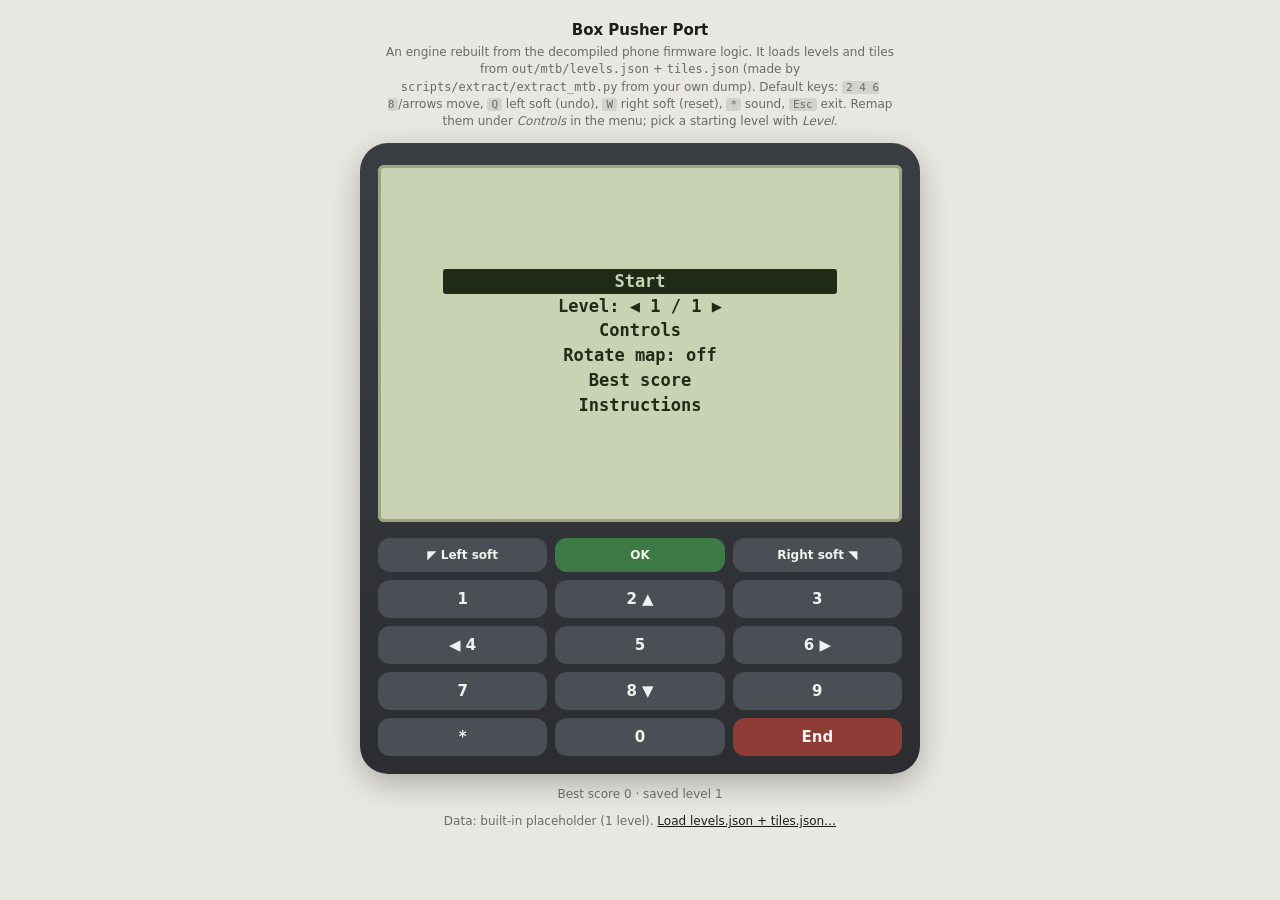
==== port/index.html @ c4f1aa4c "Port: add level selection and remappable controls" ====
<!doctype html>
<html lang="en">
<head>
<meta charset="utf-8">
<meta name="viewport" content="width=device-width, initial-scale=1">
<title>Box Pusher Port</title>
<style>
  :root {
    --bg: #e9e7e1; --ink: #1d1d1b; --muted: #6b6a66; --body: #2b2d31; --body-hi: #3a3d42;
    --lcd: #c9d3b4; --lcd-ink: #1f2a17; --key: #4a4e55; --key-ink: #f1f1ee; --accent: #7aa35c;
  }
  @media (prefers-color-scheme: dark) {
    :root:not([data-theme="light"]) { --bg: #17181a; --ink: #e8e6e1; --muted: #9a988f; --body: #2b2d31; --body-hi: #3a3d42; }
  }
  :root[data-theme="dark"] { --bg: #17181a; --ink: #e8e6e1; --muted: #9a988f; }
  * { box-sizing: border-box; }
  body { margin: 0; background: var(--bg); color: var(--ink); font: 14px/1.45 system-ui, sans-serif;
         display: flex; flex-direction: column; align-items: center; padding: 16px; }
  h1 { font-size: 15px; font-weight: 600; margin: 4px 0 2px; }
  .sub { color: var(--muted); font-size: 12px; margin: 0 0 12px; text-align: center; max-width: 520px; }
  .phone { background: linear-gradient(var(--body-hi), var(--body)); border-radius: 28px; padding: 22px 18px 18px;
           box-shadow: 0 10px 30px rgba(0,0,0,.25); width: min(100%, 560px); }
  .lcd { position: relative; background: var(--lcd); border-radius: 6px; padding: 10px; box-shadow: inset 0 0 0 3px #9aa684; }
  canvas { display: block; width: 100%; image-rendering: pixelated; image-rendering: crisp-edges; aspect-ratio: 101 / 64; }
  .overlay { position: absolute; inset: 10px; display: none; flex-direction: column; justify-content: safe center; overflow-y: auto;
             align-items: center; text-align: center; color: var(--lcd-ink); background: var(--lcd);
             font: 600 clamp(12px, 3.4vw, 17px)/1.35 ui-monospace, Consolas, monospace; white-space: pre-line; padding: 6px; }
  .overlay.on { display: flex; }
  .menu { list-style: none; padding: 0; margin: 0; width: 80%; }
  .menu li { padding: 1px 6px; border-radius: 3px; }
  .menu li.sel { background: var(--lcd-ink); color: var(--lcd); }
  .menu.small { width: 96%; font-size: clamp(9px, 2.5vw, 13px); line-height: 1.3; text-align: left; }
  .soft { display: flex; justify-content: space-between; color: var(--lcd-ink); font: 600 12px ui-monospace, monospace;
          padding: 4px 2px 0; }
  .keys { display: grid; grid-template-columns: repeat(3, 1fr); gap: 8px; margin-top: 16px; }
  .keys .row2 { grid-column: span 3; display: flex; justify-content: space-between; gap: 8px; }
  button { background: var(--key); color: var(--key-ink); border: 0; border-radius: 12px; padding: 10px 0; font: 600 15px system-ui;
           cursor: pointer; touch-action: manipulation; }
  button:active { filter: brightness(1.3); }
  button.softk { flex: 1; font-size: 12px; }
  button.red { background: #8f3b36; } button.green { background: #3d7a46; }
  .status { margin-top: 12px; font-size: 12px; color: var(--muted); text-align: center; }
  .data { margin-top: 10px; font-size: 12px; color: var(--muted); text-align: center; }
  .data label { color: var(--ink); text-decoration: underline; cursor: pointer; }
  kbd { font: 11px ui-monospace, monospace; background: rgba(127,127,127,.2); padding: 0 4px; border-radius: 3px; }
</style>
</head>
<body>
<h1>Box Pusher Port</h1>
<p class="sub">An engine rebuilt from the decompiled phone firmware logic. It loads levels and tiles from
<code>out/mtb/levels.json</code> + <code>tiles.json</code> (made by <code>scripts/extract/extract_mtb.py</code> from your own dump).
Default keys: <kbd>2 4 6 8</kbd>/arrows move, <kbd>Q</kbd> left soft (undo), <kbd>W</kbd> right soft (reset), <kbd>*</kbd> sound, <kbd>Esc</kbd> exit.
Remap them under <em>Controls</em> in the menu; pick a starting level with <em>Level</em>.</p>

<div class="phone">
  <div class="lcd">
    <canvas id="lcd" width="101" height="64" aria-label="game screen"></canvas>
    <div class="overlay" id="overlay"></div>
    <div class="soft"><span id="softL"></span><span id="softR"></span></div>
  </div>
  <div class="keys">
    <div class="row2">
      <button class="softk" data-k="LSK">◤ Left soft</button>
      <button class="softk green" data-k="OK">OK</button>
      <button class="softk" data-k="RSK">Right soft ◥</button>
    </div>
    <button data-k="1">1</button><button data-k="2">2 ▲</button><button data-k="3">3</button>
    <button data-k="4">◀ 4</button><button data-k="5">5</button><button data-k="6">6 ▶</button>
    <button data-k="7">7</button><button data-k="8">8 ▼</button><button data-k="9">9</button>
    <button data-k="*">*</button><button data-k="0">0</button><button class="red" data-k="RED">End</button>
  </div>
</div>
<div class="status" id="status"></div>
<div class="data" id="data"></div>

<script>
'use strict';
/* ---------------------------------------------------------------------------------------------
 * Tile codes and rules come from the decompiled firmware (see NOTES.md, "Game logic"):
 *  100 box, 101 goal, 102 floor, 103 wall, 104 box on goal,
 *  105 player (neutral / standing on a goal), 106 up, 107 down, 108 left, 109 right, 110 outside.
 *  Grid is 8x8; cell (0,0) holds the level index after loading (drawn as the level number).
 * ------------------------------------------------------------------------------------------- */
const BOX = 100, GOAL = 101, FLOOR = 102, WALL = 103, BOXG = 104, PL = 105, UP = 106, DN = 107, LF = 108, RT = 109, OUT = 110;
const TILE_PIC = {100: 2, 101: 4, 102: 5, 103: 1, 104: 3, 105: 6, 106: 7, 107: 8, 108: 9, 109: 10, 110: 0}; // FUN_cb28b4 table
const MAX_STEPS = 200;           // FUN_cb3210: lose at 200, score += 200 - steps
const ROTATE_EVERY = 50;         // "Rotate map" option: transpose every 50 steps

/* Placeholder data (my own, used only when no extracted data is available) */
const PLACEHOLDER = {
  levels: [{index: 1, flag: 0, boxes: 2, grid: [
    [110,103,103,103,103,103,103,110],
    [110,103,102,102,102,102,103,110],
    [110,103,102,100,101,102,103,110],
    [110,103,105,100,101,102,103,110],
    [110,103,102,102,102,102,103,110],
    [110,103,103,103,103,103,103,110],
    [110,110,110,110,110,110,110,110],
    [110,110,110,110,110,110,110,110]]}],
  tiles: null,
};
function placeholderTiles() {
  const pats = [
    ['..........','..........','..........','..........','..........','..........','..........','..........'], // blank
    ['##########','#........#','#.######.#','#.#....#.#','#.#....#.#','#.######.#','#........#','##########'], // wall
    ['..........','.########.','.#.####.#.','.##....##.','.##....##.','.#.####.#.','.########.','..........'], // box on goal
    ['..........','.########.','.#......#.','.#......#.','.#......#.','.#......#.','.########.','..........'], // box
    ['..........','..........','....##....','...#..#...','...#..#...','....##....','..........','..........'], // goal
    ['..........','..........','..........','..........','..........','..........','..........','..........'], // floor
  ];
  const person = ['....##....','....##....','..######..','....##....','....##....','...#..#...','..#....#..','..........'];
  const tiles = pats.map(p => ({w: 10, h: 8, bits: p.map(r => [...r].map(c => c === '#' ? 1 : 0))}));
  for (let i = 0; i < 5; i++) tiles.push({w: 10, h: 8, bits: person.map(r => [...r].map(c => c === '#' ? 1 : 0))});
  return tiles;
}

/* ---------------------------------------------------------------------------------------------
 * Persistent storage (the phone keeps level + highscore in EEPROM block "GamesData"; here we
 * use localStorage, guarded because it can be unavailable).
 * ------------------------------------------------------------------------------------------- */
const store = {
  get(k, d) { try { const v = localStorage.getItem('boxport.' + k); return v === null ? d : JSON.parse(v); } catch { return d; } },
  set(k, v) { try { localStorage.setItem('boxport.' + k, JSON.stringify(v)); } catch {} },
};

let DATA = null;          // {levels, tiles}
let TILES = null;         // tile index -> ImageData-like bitmaps
const G = {               // mirrors the firmware state struct at page 0x54
  grid: null, backup: null, onGoal: 0, backupOnGoal: 0,
  steps: 0, won: 0, active: 0, started: 0, undoOk: 0, nboxes: 0,
  level: 0, total: 0, high: 0, sound: true, rotate: false, screen: 'menu', menuSel: 0, result: null,
  menuLevel: 0,             // port addition: level picked in the menu
  ctrlSel: 0, capture: null // port addition: Controls screen (selected row, action awaiting a key)
};

/* ---- key bindings (port addition): action -> list of KeyboardEvent.code values ----------- */
const ACTIONS = [
  ['up', 'Up', '2'], ['down', 'Down', '8'], ['left', 'Left', '4'], ['right', 'Right', '6'],
  ['undo', 'Undo (left soft)', 'LSK'], ['reset', 'Reset (right soft)', 'RSK'],
  ['ok', 'OK / select', 'OK'], ['sound', 'Sound on/off', '*'], ['exit', 'Exit (red key)', 'RED'],
];
const DEFAULT_BINDINGS = {
  up: ['ArrowUp', 'Digit2', 'Numpad2'], down: ['ArrowDown', 'Digit8', 'Numpad8'],
  left: ['ArrowLeft', 'Digit4', 'Numpad4'], right: ['ArrowRight', 'Digit6', 'Numpad6'],
  undo: ['KeyQ', 'Backspace'], reset: ['KeyW'], ok: ['Enter', 'Digit5', 'Numpad5'],
  sound: ['NumpadMultiply'], exit: ['Escape'],
};
let BIND = loadBindings();
function loadBindings() {
  const saved = store.get('bindings', null), b = {};
  for (const [a] of ACTIONS) b[a] = Array.isArray(saved?.[a]) ? saved[a] : DEFAULT_BINDINGS[a].slice();
  return b;
}
function keyName(code) {
  const arrows = {ArrowUp: '↑', ArrowDown: '↓', ArrowLeft: '←', ArrowRight: '→'};
  if (arrows[code]) return arrows[code];
  if (/^Key[A-Z]$/.test(code)) return code.slice(3);
  if (/^Digit\d$/.test(code)) return code.slice(5);
  if (/^Numpad\d$/.test(code)) return 'Num' + code.slice(6);
  if (code === 'NumpadMultiply') return 'Num*';
  return code.replace(/^Numpad/, 'Num');
}
function bind(action, code) {
  for (const a in BIND) BIND[a] = BIND[a].filter(c => c !== code);   // a key drives one action only
  BIND[action] = [code];
  store.set('bindings', BIND);
}

const cv = document.getElementById('lcd'), cx = cv.getContext('2d');
const overlay = document.getElementById('overlay');

function lcdColors() {
  const s = getComputedStyle(document.documentElement);
  return {bg: s.getPropertyValue('--lcd').trim(), ink: s.getPropertyValue('--lcd-ink').trim()};
}

/* ---- level loading: FUN_cb1fae + FUN_cb265c ------------------------------------------------ */
function loadLevel(idx) {
  const L = DATA.levels[idx];
  G.grid = L.grid.map(r => r.slice());   // levels.json already has flag-1 levels transposed
  G.grid[0][0] = idx;                     // quirk: loader stores level index into cell (0,0)
  G.nboxes = L.boxes;
}
function transpose(g) { return g.map((row, r) => row.map((_, c) => g[c][r])); }
function findPlayer() {
  for (let r = 0; r < 8; r++) for (let c = 0; c < 8; c++) if (G.grid[r][c] >= PL && G.grid[r][c] <= RT) return [r, c];
  return null;
}

/* ---- new game: FUN_cb2b2a / FUN_cb2a78 ------------------------------------------------------ */
function newGame() {
  G.level = Math.min(store.get('level', 0), DATA.levels.length - 1);
  G.high = store.get('high', 0); if (G.high > 0xff0) G.high = 0;   // FUN_cb5074 sanity checks
  G.steps = 0; G.onGoal = 0; G.total = 0; G.won = 0; G.active = 1; G.started = 1; G.undoOk = 0;
  loadLevel(G.level);
  G.screen = 'game'; G.result = null;
  render();
}
/* ---- reset (right soft key, code 4): FUN_cb2c7c ------------------------------------------- */
function resetLevel() {
  if (!G.started) return;
  G.onGoal = 0; G.active = 1; loadLevel(G.level);
  G.steps = 0; G.won = 0; G.undoOk = 0; G.result = null;
  render();
}
/* ---- one-step undo (left soft key, code 1): FUN_cb3130 / FUN_cb3194 ------------------------ */
function saveUndo() { G.backup = G.grid.map(r => r.slice()); G.backupOnGoal = G.onGoal; G.undoOk = 1; }
function undo() {
  if (!G.active || !G.started || !G.undoOk) return;
  G.grid = G.backup.map(r => r.slice()); G.steps -= 1; G.onGoal = G.backupOnGoal; G.undoOk = 0;
  render();
}

/* ---- movement: FUN_cb3262 cases 0x32/0x34/0x36/0x38 ---------------------------------------- */
const DIRS = {'2': [-1, 0, UP], '8': [1, 0, DN], '4': [0, -1, LF], '6': [0, 1, RT]};
function move(key) {
  if (!G.active) return;
  const p = findPlayer(); if (!p) return;
  const [dr, dc, face] = DIRS[key];
  const [r, c] = p, r1 = r + dr, c1 = c + dc, r2 = r + 2 * dr, c2 = c + 2 * dc;
  const t1 = G.grid[r1]?.[c1], t2 = G.grid[r2]?.[c2];
  let newPlayer, newBeyond = null, nowOnGoal, boxOntoGoal = false;
  if (t1 === BOX || t1 === BOXG) {
    if (t2 !== FLOOR && t2 !== GOAL) return;            // blocked: wall, box, outside
    newBeyond = t2 === GOAL ? BOXG : BOX; boxOntoGoal = t2 === GOAL;
    newPlayer = t1 === BOXG ? PL : face; nowOnGoal = t1 === BOXG ? 1 : 0;
  } else if (t1 === FLOOR) { newPlayer = face; nowOnGoal = 0; }
  else if (t1 === GOAL) { newPlayer = PL; nowOnGoal = 1; }
  else return;
  saveUndo();
  G.grid[r1][c1] = newPlayer;
  if (newBeyond !== null) G.grid[r2][c2] = newBeyond;
  G.grid[r][c] = G.onGoal ? GOAL : FLOOR;                 // restore what the player stood on
  G.onGoal = nowOnGoal;
  afterMove(boxOntoGoal);
}

/* ---- after each move: FUN_cb3210 ---------------------------------------------------------- */
function afterMove(boxOntoGoal) {
  G.steps += 1;
  if (G.rotate && G.steps % ROTATE_EVERY === 0) G.grid = transpose(G.grid);
  let onGoals = 0;
  for (const row of G.grid) for (const t of row) if (t === BOXG) onGoals++;
  if (onGoals === G.nboxes) G.won = 1;
  if (boxOntoGoal && G.sound) beep();                    // FUN_a82494(0x25) when a box lands on a goal
  if (G.won || G.steps === MAX_STEPS) {
    G.total += MAX_STEPS - G.steps;
    if (G.total > G.high) { G.high = G.total; store.set('high', G.high); }
    if (G.won) { G.level = G.level < DATA.levels.length - 1 ? G.level + 1 : 0; store.set('level', G.level); }
    G.active = 0;                                          // FUN_cb2e18 clears the "active" flag
    G.result = (G.won ? 'You have won!' : 'You have lost!') + '\nYour score: ' + G.total;
  }
  render();
}

let actx = null;
function beep() {
  try {
    actx = actx || new (window.AudioContext || window.webkitAudioContext)();
    const o = actx.createOscillator(), g = actx.createGain();
    o.type = 'square'; o.frequency.value = 1320; g.gain.value = 0.05;
    o.connect(g).connect(actx.destination); o.start(); o.stop(actx.currentTime + 0.08);
  } catch {}
}

/* ---- rendering ---------------------------------------------------------------------------- */
const DIGITS = {0:'111101101101111',1:'010110010010111',2:'111001111100111',3:'111001111001111',4:'101101111001001',
  5:'111100111001111',6:'111100111101111',7:'111001010010010',8:'111101111101111',9:'111101111001111'};
function render() {
  const {bg, ink} = lcdColors();
  cx.fillStyle = bg; cx.fillRect(0, 0, 101, 64); cx.fillStyle = ink;
  overlay.classList.remove('on');
  if (G.screen === 'game' && G.grid) {
    for (let r = 0; r < 8; r++) for (let c = 0; c < 8; c++) {
      if (r === 0 && c === 0) continue;
      const t = TILES[TILE_PIC[G.grid[r][c]] ?? 0];
      for (let y = 0; y < 8; y++) for (let x = 0; x < 10; x++) if (t.bits[y][x]) cx.fillRect(c * 10 + x, r * 8 + y, 1, 1);
    }
    String(G.grid[0][0] + 1).split('').forEach((d, i) => {
      [...DIGITS[d]].forEach((b, k) => { if (b === '1') cx.fillRect(1 + i * 4 + k % 3, 1 + Math.floor(k / 3), 1, 1); });
    });
    if (G.result) { overlay.textContent = G.result; overlay.classList.add('on'); }
    setSoft(G.active && G.undoOk ? 'Undo' : '', G.active ? 'Reset' : 'Next');
  } else if (G.screen === 'menu') {
    const items = menuItems();
    overlay.innerHTML = '<ul class="menu">' + items.map((it, i) => `<li class="${i === G.menuSel ? 'sel' : ''}">${it.label}</li>`).join('') + '</ul>';
    overlay.classList.add('on'); setSoft('', 'Select');
  } else if (G.screen === 'text') {
    overlay.textContent = G.text; overlay.classList.add('on'); setSoft('', 'Back');
  } else if (G.screen === 'controls') {
    const rows = ACTIONS.map(([a, label]) => `${label}: ${G.capture === a ? 'press a key…' : (BIND[a].map(keyName).join(' ') || '—')}`)
      .concat(['Restore defaults', 'Back']);
    overlay.innerHTML = '<ul class="menu small">' + rows.map((t, i) => `<li class="${i === G.ctrlSel ? 'sel' : ''}">${t}</li>`).join('') + '</ul>';
    overlay.classList.add('on'); setSoft('Back', G.capture ? 'Cancel' : 'Change');
  }
  document.getElementById('status').textContent = G.screen === 'game'
    ? `Level ${G.level + 1}/${DATA.levels.length} · steps ${G.steps}/${MAX_STEPS} · score ${G.total} · best ${G.high} · sound ${G.sound ? 'on' : 'off'}${G.rotate ? ' · rotate map' : ''}`
    : `Best score ${store.get('high', 0)} · saved level ${store.get('level', 0) + 1}`;
}
function keepSelectionVisible() { overlay.querySelector('li.sel')?.scrollIntoView({block: 'nearest'}); }
function setSoft(l, r) {
  queueMicrotask(keepSelectionVisible); document.getElementById('softL').textContent = l; document.getElementById('softR').textContent = r; }

function menuItems() {
  return [
    {label: 'Start', act: newGame},
    {label: `Level: ◀ ${G.menuLevel + 1} / ${DATA.levels.length} ▶`, level: true,
     act: () => { store.set('level', G.menuLevel); newGame(); }},
    {label: 'Controls', act: () => { G.screen = 'controls'; G.ctrlSel = 0; G.capture = null; render(); }},
    {label: 'Rotate map: ' + (G.rotate ? 'on' : 'off'), act: () => { G.rotate = !G.rotate; store.set('rotate', G.rotate); render(); }},
    {label: 'Best score', act: () => showText('Best score: ' + store.get('high', 0))},
    {label: 'Instructions', act: () => showText('Push all boxes onto\nthe targets in as\nfew steps as possible.\n200 steps max per level.\nLeft soft: undo 1 step.\nRight soft: reset.')},
  ];
}
function showText(t) { G.screen = 'text'; G.text = t; render(); }

/* ---- input (phone key codes: soft-left 1, soft-right 4, red 0x0C, '*' 0x2A, digits ASCII) -- */
function press(k) {
  if (G.screen === 'menu') {
    const items = menuItems(), n = DATA.levels.length;
    if (k === '2') G.menuSel = (G.menuSel + items.length - 1) % items.length;
    else if (k === '8') G.menuSel = (G.menuSel + 1) % items.length;
    else if ((k === '4' || k === '6') && items[G.menuSel].level) G.menuLevel = (G.menuLevel + (k === '6' ? 1 : n - 1)) % n;
    else if (k === 'OK' || k === 'RSK' || k === '5') { items[G.menuSel].act(); return; }
    render(); return;
  }
  if (G.screen === 'controls') {
    const nrows = ACTIONS.length + 2;
    if (k === '2') G.ctrlSel = (G.ctrlSel + nrows - 1) % nrows;
    else if (k === '8') G.ctrlSel = (G.ctrlSel + 1) % nrows;
    else if (k === 'LSK' || k === 'RED') { G.screen = 'menu'; }
    else if (k === 'OK' || k === 'RSK' || k === '5') {
      if (G.ctrlSel < ACTIONS.length) G.capture = ACTIONS[G.ctrlSel][0];
      else if (G.ctrlSel === ACTIONS.length) { BIND = loadBindingsDefaults(); store.set('bindings', BIND); }
      else G.screen = 'menu';
    }
    render(); return;
  }
  if (G.screen === 'text') { if (k === 'RSK' || k === 'OK' || k === 'RED' || k === 'LSK') { G.screen = 'menu'; render(); } return; }
  if (k === 'RED') { G.screen = 'menu'; G.onGoal = 0; G.active = 0; G.menuLevel = store.get('level', G.level); render(); return; }  // 0x0C: exit
  if (k === 'RSK') { resetLevel(); return; }
  if (!G.active) return;                                  // inactive: only red / right soft accepted
  if (k === '*') { G.sound = !G.sound; store.set('sound', G.sound); render(); return; }   // 0x2A: sound toggle
  if (k === 'LSK') undo();
  else if (DIRS[k]) move(k);
}
document.querySelectorAll('[data-k]').forEach(b => b.addEventListener('click', () => press(b.dataset.k)));
function loadBindingsDefaults() { const b = {}; for (const [a] of ACTIONS) b[a] = DEFAULT_BINDINGS[a].slice(); return b; }
addEventListener('keydown', e => {
  if (G.capture) {                                        // Controls screen waiting for a key
    e.preventDefault();
    if (e.code !== 'Escape' || G.capture === 'exit') bind(G.capture, e.code);   // Esc cancels (unless binding Exit)
    G.capture = null; render(); return;
  }
  let k = null;
  for (const [a, , phoneKey] of ACTIONS) if (BIND[a].includes(e.code)) { k = phoneKey; break; }
  if (!k && e.key === '*' && !Object.values(BIND).some(l => l.includes(e.code))) k = '*';   // typed '*' on any layout
  if (k) { e.preventDefault(); press(k); }
});

/* ---- data loading -------------------------------------------------------------------------- */
function useData(levels, tiles, source) {
  DATA = {levels, tiles}; TILES = tiles;
  document.getElementById('data').innerHTML = `Data: ${source} (${levels.length} level${levels.length > 1 ? 's' : ''}). ` +
    `<label for="pick">Load levels.json + tiles.json…</label><input id="pick" type="file" multiple accept=".json" hidden>`;
  document.getElementById('pick').addEventListener('change', async e => {
    const files = [...e.target.files]; let lv = null, tl = null;
    for (const f of files) { const j = JSON.parse(await f.text()); if (Array.isArray(j) && j[0]?.grid) lv = j; else if (Array.isArray(j) && j[0]?.bits) tl = j; }
    if (lv && tl) { useData(lv, tl, files.map(f => f.name).join(' + ')); G.screen = 'menu'; render(); }
  });
  render();
}
(async () => {
  G.sound = store.get('sound', true); G.rotate = store.get('rotate', false); G.menuLevel = store.get('level', 0);
  try {
    const base = new URL('../out/mtb/', location.href);
    const [lv, tl] = await Promise.all([fetch(new URL('levels.json', base)).then(r => r.json()), fetch(new URL('tiles.json', base)).then(r => r.json())]);
    useData(lv, tl, 'out/mtb (extracted)');
  } catch {
    useData(PLACEHOLDER.levels, placeholderTiles(), 'built-in placeholder');
  }
})();
</script>
</body>
</html>
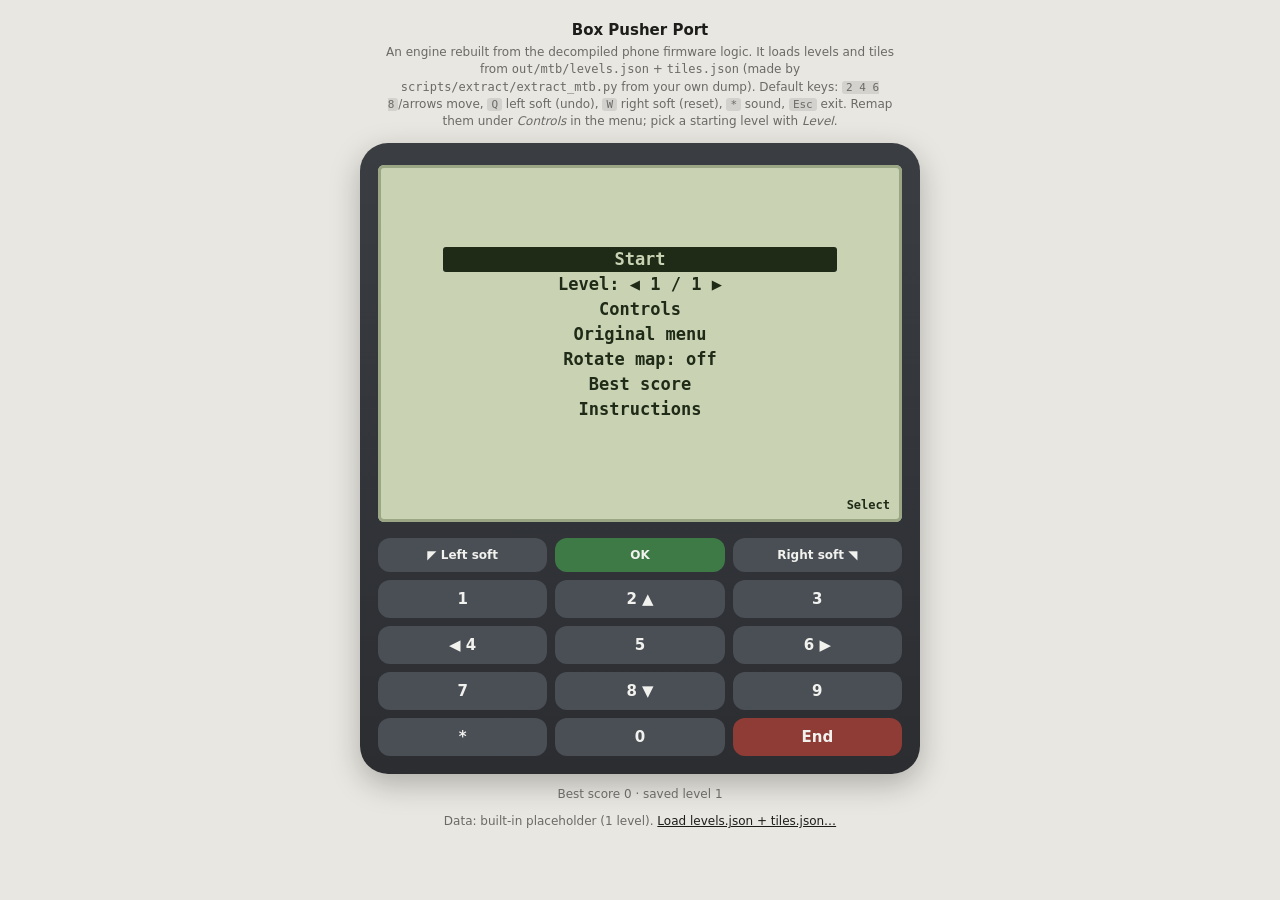
==== commit 77ed6dba: "Rebuild the game's original start menu as an extra screen - Decode start screen soft keys and Option" ====
--- a/port/index.html
+++ b/port/index.html
@@ -22,13 +22,18 @@
            box-shadow: 0 10px 30px rgba(0,0,0,.25); width: min(100%, 560px); }
   .lcd { position: relative; background: var(--lcd); border-radius: 6px; padding: 10px; box-shadow: inset 0 0 0 3px #9aa684; }
   canvas { display: block; width: 100%; image-rendering: pixelated; image-rendering: crisp-edges; aspect-ratio: 101 / 64; }
-  .overlay { position: absolute; inset: 10px; display: none; flex-direction: column; justify-content: safe center; overflow-y: auto;
+  .screen { position: relative; }
+  .overlay { position: absolute; inset: 0; display: none; flex-direction: column; justify-content: safe center; overflow-y: auto;
              align-items: center; text-align: center; color: var(--lcd-ink); background: var(--lcd);
              font: 600 clamp(12px, 3.4vw, 17px)/1.35 ui-monospace, Consolas, monospace; white-space: pre-line; padding: 6px; }
   .overlay.on { display: flex; }
   .menu { list-style: none; padding: 0; margin: 0; width: 80%; }
   .menu li { padding: 1px 6px; border-radius: 3px; }
   .menu li.sel { background: var(--lcd-ink); color: var(--lcd); }
+  .hdr { position: sticky; top: 0; align-self: stretch; margin-bottom: auto; background: var(--lcd-ink); color: var(--lcd);
+         font-size: clamp(10px, 2.8vw, 14px); padding: 1px 6px; text-align: center; z-index: 1; }
+  .body { width: 100%; margin-bottom: auto; padding: 4px 0; }
+  .field { display: inline-block; min-width: 3ch; border-bottom: 2px solid var(--lcd-ink); margin-top: 6px; }
   .menu.small { width: 96%; font-size: clamp(9px, 2.5vw, 13px); line-height: 1.3; text-align: left; }
   .soft { display: flex; justify-content: space-between; color: var(--lcd-ink); font: 600 12px ui-monospace, monospace;
           padding: 4px 2px 0; }
@@ -54,8 +59,10 @@
 
 <div class="phone">
   <div class="lcd">
-    <canvas id="lcd" width="101" height="64" aria-label="game screen"></canvas>
-    <div class="overlay" id="overlay"></div>
+    <div class="screen">
+      <canvas id="lcd" width="101" height="64" aria-label="game screen"></canvas>
+      <div class="overlay" id="overlay"></div>
+    </div>
     <div class="soft"><span id="softL"></span><span id="softR"></span></div>
   </div>
   <div class="keys">
@@ -123,6 +130,14 @@
   set(k, v) { try { localStorage.setItem('boxport.' + k, JSON.stringify(v)); } catch {} },
 };
 
+/* UI text: replaced by out/mtb/texts.json (decoded from the firmware text pack) when available */
+let TXT = {
+  title: 'Box Pusher', start: 'Start', options: 'Options',
+  menu: ['Start', 'Level', 'Highscore', 'Instructions', 'Rotate map'],
+  instructions: ['Push every box onto\na target in as few\nsteps as you can.', 'Each level allows\n200 steps; every\nstep costs a point.',
+                 'Right soft key\nresets the level,\nleft soft key undoes\none step.', '"Rotate map" flips\nthe board diagonally\nevery 50 steps.'],
+  best_score: 'Best score: %d', won: 'You have won!\nYour score: %d', lost: 'You have lost!\nYour score: %d', ok: 'OK', back: 'Back',
+};
 let DATA = null;          // {levels, tiles}
 let TILES = null;         // tile index -> ImageData-like bitmaps
 const G = {               // mirrors the firmware state struct at page 0x54
@@ -248,7 +263,7 @@
     if (G.total > G.high) { G.high = G.total; store.set('high', G.high); }
     if (G.won) { G.level = G.level < DATA.levels.length - 1 ? G.level + 1 : 0; store.set('level', G.level); }
     G.active = 0;                                          // FUN_cb2e18 clears the "active" flag
-    G.result = (G.won ? 'You have won!' : 'You have lost!') + '\nYour score: ' + G.total;
+    G.result = (G.won ? TXT.won : TXT.lost).replace('%d', G.total);
   }
   render();
 }
@@ -287,6 +302,21 @@
     overlay.classList.add('on'); setSoft('', 'Select');
   } else if (G.screen === 'text') {
     overlay.textContent = G.text; overlay.classList.add('on'); setSoft('', 'Back');
+  } else if (G.screen === 'orig') {                       // the game's own start screen (FUN_cb503a)
+    overlay.innerHTML = `<div class="hdr">${esc(TXT.title)}</div><div class="body">${esc(TXT.title)}</div>`;
+    overlay.classList.add('on'); setSoft(TXT.start, TXT.options);
+  } else if (G.screen === 'origOpts') {                   // Options list (descriptor 0xCB1E7E..)
+    const rows = TXT.menu.map((t, i) => esc(t) + (i === 4 ? (G.rotate ? ' [x]' : ' [ ]') : ''));
+    overlay.innerHTML = `<div class="hdr">${esc(TXT.options)}</div><ul class="menu body">` +
+      rows.map((t, i) => `<li class="${i === G.origSel ? 'sel' : ''}">${t}</li>`).join('') + '</ul>';
+    overlay.classList.add('on'); setSoft(TXT.ok, TXT.back);
+  } else if (G.screen === 'origLevel') {                  // numeric level entry (FUN_cb19e8 / FUN_cb18c8)
+    overlay.innerHTML = `<div class="hdr">${esc(TXT.menu[1])}</div><div class="body">1 – ${DATA.levels.length}<br>` +
+      `<span class="field">${G.levelEntry || '&nbsp;'}</span></div>`;
+    overlay.classList.add('on'); setSoft(TXT.ok, G.levelEntry ? 'Clear' : TXT.back);
+  } else if (G.screen === 'origText') {
+    overlay.innerHTML = `<div class="hdr">${esc(G.textTitle)}</div><div class="body">${esc(G.text)}</div>`;
+    overlay.classList.add('on'); setSoft('', TXT.back);
   } else if (G.screen === 'controls') {
     const rows = ACTIONS.map(([a, label]) => `${label}: ${G.capture === a ? 'press a key…' : (BIND[a].map(keyName).join(' ') || '—')}`)
       .concat(['Restore defaults', 'Back']);
@@ -297,22 +327,25 @@
     ? `Level ${G.level + 1}/${DATA.levels.length} · steps ${G.steps}/${MAX_STEPS} · score ${G.total} · best ${G.high} · sound ${G.sound ? 'on' : 'off'}${G.rotate ? ' · rotate map' : ''}`
     : `Best score ${store.get('high', 0)} · saved level ${store.get('level', 0) + 1}`;
 }
+function esc(s) { return String(s).replace(/[&<>"]/g, c => ({'&': '&amp;', '<': '&lt;', '>': '&gt;', '"': '&quot;'}[c])); }
 function keepSelectionVisible() { overlay.querySelector('li.sel')?.scrollIntoView({block: 'nearest'}); }
 function setSoft(l, r) {
   queueMicrotask(keepSelectionVisible); document.getElementById('softL').textContent = l; document.getElementById('softR').textContent = r; }
 
 function menuItems() {
   return [
-    {label: 'Start', act: newGame},
+    {label: 'Start', act: () => { G.origin = 'menu'; newGame(); }},
     {label: `Level: ◀ ${G.menuLevel + 1} / ${DATA.levels.length} ▶`, level: true,
-     act: () => { store.set('level', G.menuLevel); newGame(); }},
+     act: () => { G.origin = 'menu'; store.set('level', G.menuLevel); newGame(); }},
     {label: 'Controls', act: () => { G.screen = 'controls'; G.ctrlSel = 0; G.capture = null; render(); }},
+    {label: 'Original menu', act: () => { G.screen = 'orig'; render(); }},
     {label: 'Rotate map: ' + (G.rotate ? 'on' : 'off'), act: () => { G.rotate = !G.rotate; store.set('rotate', G.rotate); render(); }},
     {label: 'Best score', act: () => showText('Best score: ' + store.get('high', 0))},
-    {label: 'Instructions', act: () => showText('Push all boxes onto\nthe targets in as\nfew steps as possible.\n200 steps max per level.\nLeft soft: undo 1 step.\nRight soft: reset.')},
+    {label: 'Instructions', act: () => showText(TXT.instructions.join('\n\n'))},
   ];
 }
-function showText(t) { G.screen = 'text'; G.text = t; render(); }
+function showText(t) { G.screen = 'text'; G.text = t; render(); overlay.scrollTop = 0; }
+function origText(title, t) { G.screen = 'origText'; G.textTitle = title; G.text = t; queueMicrotask(() => { overlay.scrollTop = 0; }); }
 
 /* ---- input (phone key codes: soft-left 1, soft-right 4, red 0x0C, '*' 0x2A, digits ASCII) -- */
 function press(k) {
@@ -323,6 +356,45 @@
     else if ((k === '4' || k === '6') && items[G.menuSel].level) G.menuLevel = (G.menuLevel + (k === '6' ? 1 : n - 1)) % n;
     else if (k === 'OK' || k === 'RSK' || k === '5') { items[G.menuSel].act(); return; }
     render(); return;
+  }
+  if (G.screen === 'orig') {                              // soft keys: {5,"Start"} {0x2D,"Options"}
+    if (k === 'LSK' || k === 'OK' || k === '5') { G.origin = 'orig'; newGame(); }
+    else if (k === 'RSK') { G.screen = 'origOpts'; G.origSel = 0; render(); }
+    else if (k === 'RED') { G.screen = 'menu'; render(); }
+    return;
+  }
+  if (G.screen === 'origOpts') {
+    if (k === '2') G.origSel = (G.origSel + 4) % 5;
+    else if (k === '8') G.origSel = (G.origSel + 1) % 5;
+    else if (k === 'RSK' || k === 'RED') G.screen = 'orig';
+    else if (k === 'LSK' || k === 'OK' || k === '5') {
+      if (G.origSel === 0) { G.origin = 'orig'; newGame(); return; }
+      if (G.origSel === 1) { G.screen = 'origLevel'; G.levelEntry = ''; }
+      if (G.origSel === 2) origText(TXT.menu[2], TXT.best_score.replace('%d', store.get('high', 0)));
+      if (G.origSel === 3) origText(TXT.menu[3], TXT.instructions.join('\n\n'));
+      if (G.origSel === 4) { G.rotate = !G.rotate; store.set('rotate', G.rotate); }   // FUN_cb1808 toggles the setting
+    }
+    render(); return;
+  }
+  if (G.screen === 'origLevel') {
+    const max = DATA.levels.length;
+    if (/^\d$/.test(k)) {                                   // FUN_cb19e8 input rules
+      let s = G.levelEntry + k;
+      if (s === '0') s = '';                                // a leading 0 is rejected
+      if (s.length > String(max).length) s = G.levelEntry;
+      if (Number(s) > max) s = String(max);                 // too large: clamped to the last level
+      G.levelEntry = s;
+    } else if (k === 'LSK' || k === 'OK') {                 // FUN_cb18c8: save level, close
+      if (G.levelEntry) { store.set('level', Math.min(Number(G.levelEntry), max) - 1); G.menuLevel = store.get('level', 0); }
+      G.screen = 'origOpts';
+    } else if (k === 'RSK') { if (G.levelEntry) G.levelEntry = G.levelEntry.slice(0, -1); else G.screen = 'origOpts'; }
+    else if (k === 'RED') G.screen = 'origOpts';
+    render(); return;
+  }
+  if (G.screen === 'origText') {
+    if (k === '2' || k === '8') overlay.scrollBy(0, (k === '8' ? 1 : -1) * overlay.clientHeight / 3);
+    else if (['RSK', 'RED', 'LSK', 'OK'].includes(k)) { G.screen = 'origOpts'; render(); }
+    return;
   }
   if (G.screen === 'controls') {
     const nrows = ACTIONS.length + 2;
@@ -336,8 +408,12 @@
     }
     render(); return;
   }
-  if (G.screen === 'text') { if (k === 'RSK' || k === 'OK' || k === 'RED' || k === 'LSK') { G.screen = 'menu'; render(); } return; }
-  if (k === 'RED') { G.screen = 'menu'; G.onGoal = 0; G.active = 0; G.menuLevel = store.get('level', G.level); render(); return; }  // 0x0C: exit
+  if (G.screen === 'text') {
+    if (k === '2' || k === '8') overlay.scrollBy(0, (k === '8' ? 1 : -1) * overlay.clientHeight / 3);
+    else if (k === 'RSK' || k === 'OK' || k === 'RED' || k === 'LSK') { G.screen = 'menu'; render(); }
+    return;
+  }
+  if (k === 'RED') { G.screen = G.origin || 'menu'; G.onGoal = 0; G.active = 0; G.menuLevel = store.get('level', G.level); render(); return; }  // 0x0C: exit
   if (k === 'RSK') { resetLevel(); return; }
   if (!G.active) return;                                  // inactive: only red / right soft accepted
   if (k === '*') { G.sound = !G.sound; store.set('sound', G.sound); render(); return; }   // 0x2A: sound toggle
@@ -347,6 +423,7 @@
 document.querySelectorAll('[data-k]').forEach(b => b.addEventListener('click', () => press(b.dataset.k)));
 function loadBindingsDefaults() { const b = {}; for (const [a] of ACTIONS) b[a] = DEFAULT_BINDINGS[a].slice(); return b; }
 addEventListener('keydown', e => {
+  if (G.screen === 'origLevel' && /^\d$/.test(e.key)) { e.preventDefault(); press(e.key); return; }   // typed digits
   if (G.capture) {                                        // Controls screen waiting for a key
     e.preventDefault();
     if (e.code !== 'Escape' || G.capture === 'exit') bind(G.capture, e.code);   // Esc cancels (unless binding Exit)
@@ -375,6 +452,7 @@
   try {
     const base = new URL('../out/mtb/', location.href);
     const [lv, tl] = await Promise.all([fetch(new URL('levels.json', base)).then(r => r.json()), fetch(new URL('tiles.json', base)).then(r => r.json())]);
+    try { TXT = Object.assign({}, TXT, await fetch(new URL('texts.json', base)).then(r => r.json())); } catch {}
     useData(lv, tl, 'out/mtb (extracted)');
   } catch {
     useData(PLACEHOLDER.levels, placeholderTiles(), 'built-in placeholder');
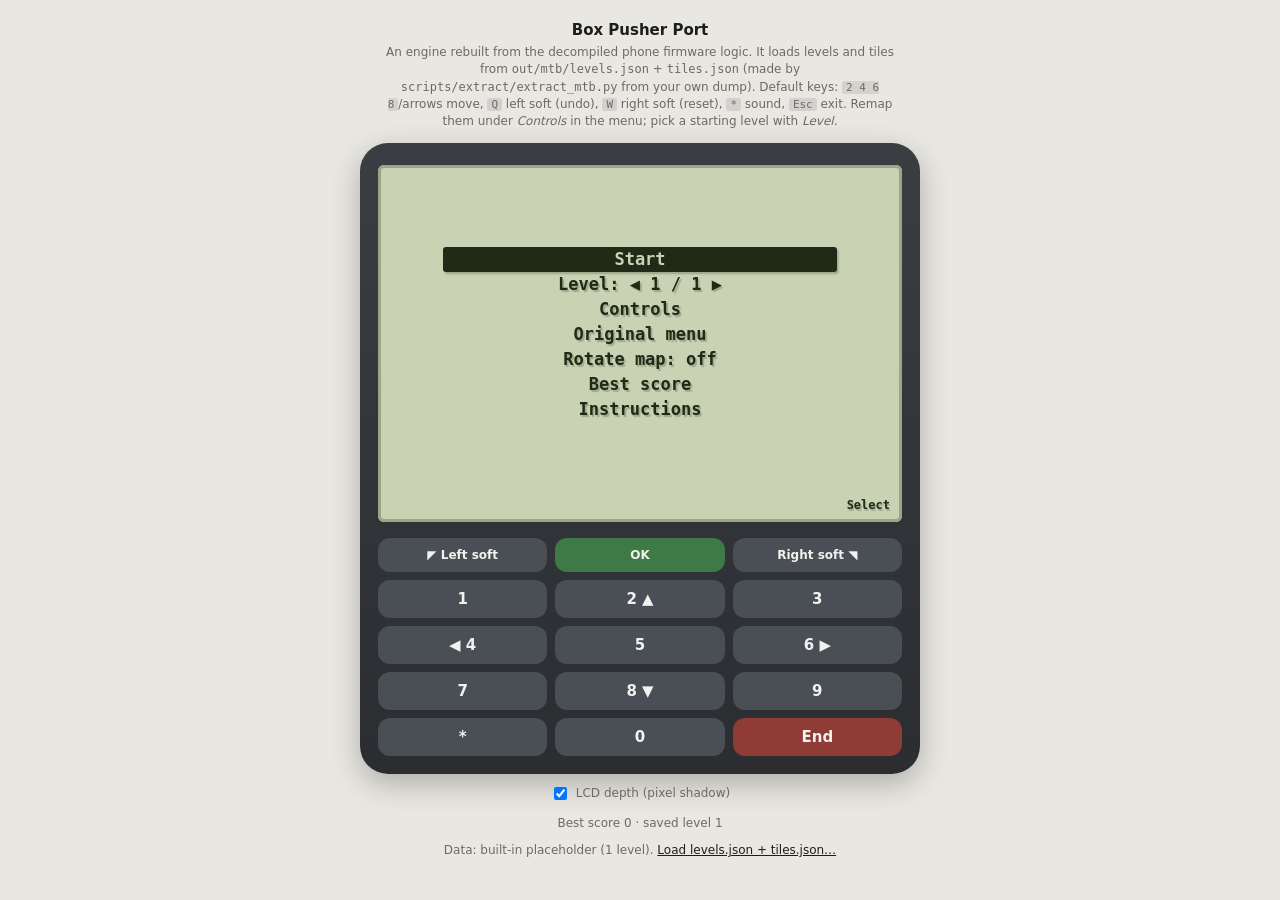
==== commit ad353b98: "Ports: optional LCD depth (pixel shadow) effect, toggle in every page and in Games Setup" ====
--- a/port/index.html
+++ b/port/index.html
@@ -125,6 +125,7 @@
  * Persistent storage (the phone keeps level + highscore in EEPROM block "GamesData"; here we
  * use localStorage, guarded because it can be unavailable).
  * ------------------------------------------------------------------------------------------- */
+const FROM_GAMES = new URLSearchParams(location.search).get('from') === 'games';
 const store = {
   get(k, d) { try { const v = localStorage.getItem('boxport.' + k); return v === null ? d : JSON.parse(v); } catch { return d; } },
   set(k, v) { try { localStorage.setItem('boxport.' + k, JSON.stringify(v)); } catch {} },
@@ -138,12 +139,13 @@
                  'Right soft key\nresets the level,\nleft soft key undoes\none step.', '"Rotate map" flips\nthe board diagonally\nevery 50 steps.'],
   best_score: 'Best score: %d', won: 'You have won!\nYour score: %d', lost: 'You have lost!\nYour score: %d', ok: 'OK', back: 'Back',
 };
+let SPLASH = null;        // start-screen picture from out/mtb/splash.json (optional)
 let DATA = null;          // {levels, tiles}
 let TILES = null;         // tile index -> ImageData-like bitmaps
 const G = {               // mirrors the firmware state struct at page 0x54
   grid: null, backup: null, onGoal: 0, backupOnGoal: 0,
   steps: 0, won: 0, active: 0, started: 0, undoOk: 0, nboxes: 0,
-  level: 0, total: 0, high: 0, sound: true, rotate: false, screen: 'menu', menuSel: 0, result: null,
+  level: 0, total: 0, high: 0, sound: true, rotate: false, screen: FROM_GAMES ? 'orig' : 'menu', menuSel: 0, result: null,
   menuLevel: 0,             // port addition: level picked in the menu
   ctrlSel: 0, capture: null // port addition: Controls screen (selected row, action awaiting a key)
 };
@@ -303,8 +305,13 @@
   } else if (G.screen === 'text') {
     overlay.textContent = G.text; overlay.classList.add('on'); setSoft('', 'Back');
   } else if (G.screen === 'orig') {                       // the game's own start screen (FUN_cb503a)
-    overlay.innerHTML = `<div class="hdr">${esc(TXT.title)}</div><div class="body">${esc(TXT.title)}</div>`;
-    overlay.classList.add('on'); setSoft(TXT.start, TXT.options);
+    if (SPLASH) {                                         // picture 0xCB, drawn at the top of the 101x50 area
+      SPLASH.bits.forEach((row, y) => row.forEach((v, x) => { if (v) cx.fillRect(x, y, 1, 1); }));
+    } else {
+      overlay.innerHTML = `<div class="hdr">${esc(TXT.title)}</div><div class="body">${esc(TXT.title)}</div>`;
+      overlay.classList.add('on');
+    }
+    setSoft(TXT.start, TXT.options);
   } else if (G.screen === 'origOpts') {                   // Options list (descriptor 0xCB1E7E..)
     const rows = TXT.menu.map((t, i) => esc(t) + (i === 4 ? (G.rotate ? ' [x]' : ' [ ]') : ''));
     overlay.innerHTML = `<div class="hdr">${esc(TXT.options)}</div><ul class="menu body">` +
@@ -360,7 +367,7 @@
   if (G.screen === 'orig') {                              // soft keys: {5,"Start"} {0x2D,"Options"}
     if (k === 'LSK' || k === 'OK' || k === '5') { G.origin = 'orig'; newGame(); }
     else if (k === 'RSK') { G.screen = 'origOpts'; G.origSel = 0; render(); }
-    else if (k === 'RED') { G.screen = 'menu'; render(); }
+    else if (k === 'RED') { if (FROM_GAMES) location.href = 'games.html'; else { G.screen = 'menu'; render(); } }
     return;
   }
   if (G.screen === 'origOpts') {
@@ -453,11 +460,13 @@
     const base = new URL('../out/mtb/', location.href);
     const [lv, tl] = await Promise.all([fetch(new URL('levels.json', base)).then(r => r.json()), fetch(new URL('tiles.json', base)).then(r => r.json())]);
     try { TXT = Object.assign({}, TXT, await fetch(new URL('texts.json', base)).then(r => r.json())); } catch {}
+    try { const s = await fetch(new URL('splash.json', base)).then(r => r.json()); if (s?.bits?.length) SPLASH = s; } catch {}
     useData(lv, tl, 'out/mtb (extracted)');
   } catch {
     useData(PLACEHOLDER.levels, placeholderTiles(), 'built-in placeholder');
   }
 })();
 </script>
+<script src="lcd-depth.js"></script>
 </body>
 </html>
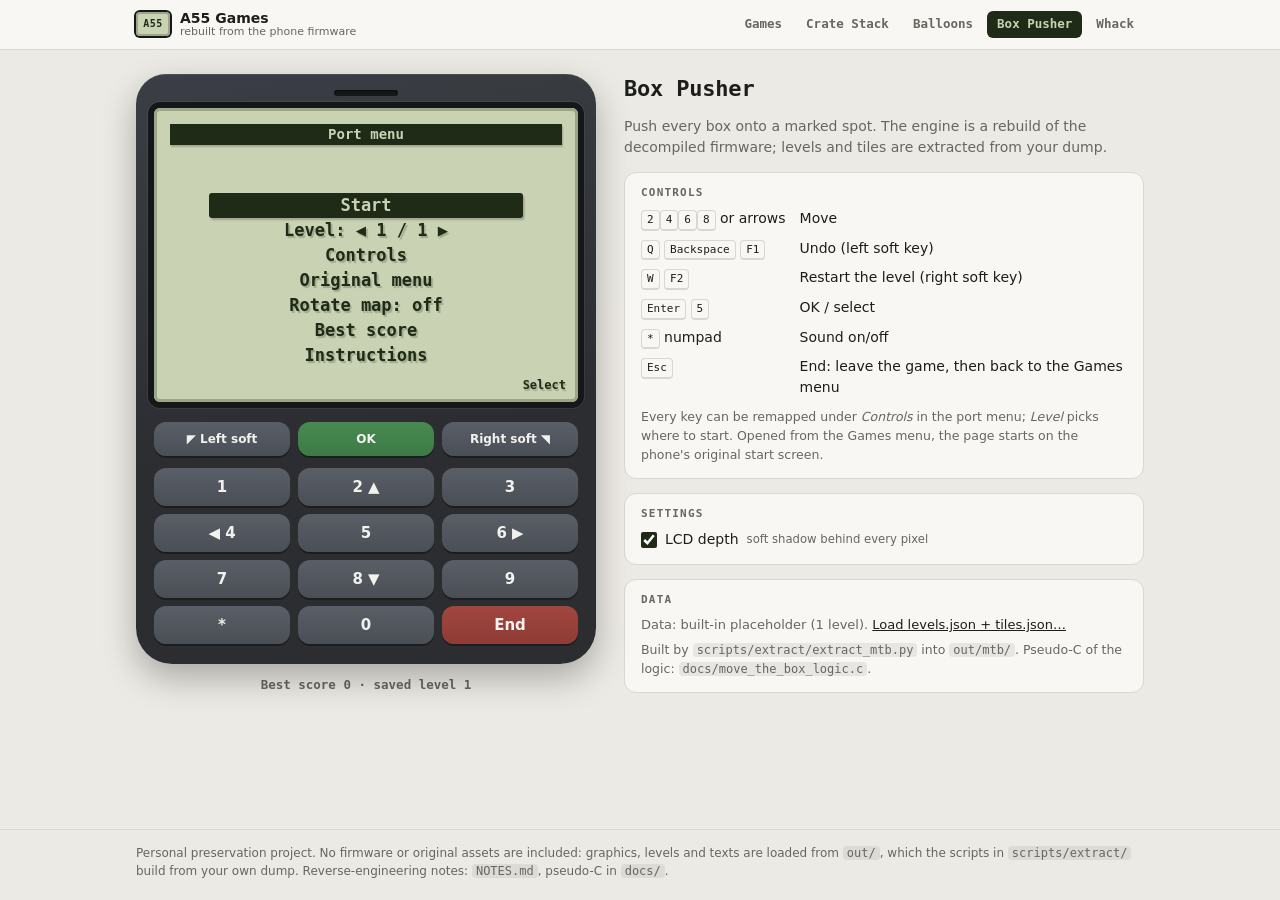
==== commit 485f4c69: "Polish: shared page shell (header/nav, phone, side panel, footer), README, root redirect - port/shel" ====
--- a/port/index.html
+++ b/port/index.html
@@ -3,83 +3,67 @@
 <head>
 <meta charset="utf-8">
 <meta name="viewport" content="width=device-width, initial-scale=1">
-<title>Box Pusher Port</title>
+<title>Box Pusher · A55 Games</title>
+<link rel="stylesheet" href="shell.css">
 <style>
-  :root {
-    --bg: #e9e7e1; --ink: #1d1d1b; --muted: #6b6a66; --body: #2b2d31; --body-hi: #3a3d42;
-    --lcd: #c9d3b4; --lcd-ink: #1f2a17; --key: #4a4e55; --key-ink: #f1f1ee; --accent: #7aa35c;
-  }
-  @media (prefers-color-scheme: dark) {
-    :root:not([data-theme="light"]) { --bg: #17181a; --ink: #e8e6e1; --muted: #9a988f; --body: #2b2d31; --body-hi: #3a3d42; }
-  }
-  :root[data-theme="dark"] { --bg: #17181a; --ink: #e8e6e1; --muted: #9a988f; }
-  * { box-sizing: border-box; }
-  body { margin: 0; background: var(--bg); color: var(--ink); font: 14px/1.45 system-ui, sans-serif;
-         display: flex; flex-direction: column; align-items: center; padding: 16px; }
-  h1 { font-size: 15px; font-weight: 600; margin: 4px 0 2px; }
-  .sub { color: var(--muted); font-size: 12px; margin: 0 0 12px; text-align: center; max-width: 520px; }
-  .phone { background: linear-gradient(var(--body-hi), var(--body)); border-radius: 28px; padding: 22px 18px 18px;
-           box-shadow: 0 10px 30px rgba(0,0,0,.25); width: min(100%, 560px); }
-  .lcd { position: relative; background: var(--lcd); border-radius: 6px; padding: 10px; box-shadow: inset 0 0 0 3px #9aa684; }
-  canvas { display: block; width: 100%; image-rendering: pixelated; image-rendering: crisp-edges; aspect-ratio: 101 / 64; }
-  .screen { position: relative; }
-  .overlay { position: absolute; inset: 0; display: none; flex-direction: column; justify-content: safe center; overflow-y: auto;
-             align-items: center; text-align: center; color: var(--lcd-ink); background: var(--lcd);
-             font: 600 clamp(12px, 3.4vw, 17px)/1.35 ui-monospace, Consolas, monospace; white-space: pre-line; padding: 6px; }
-  .overlay.on { display: flex; }
-  .menu { list-style: none; padding: 0; margin: 0; width: 80%; }
-  .menu li { padding: 1px 6px; border-radius: 3px; }
-  .menu li.sel { background: var(--lcd-ink); color: var(--lcd); }
-  .hdr { position: sticky; top: 0; align-self: stretch; margin-bottom: auto; background: var(--lcd-ink); color: var(--lcd);
-         font-size: clamp(10px, 2.8vw, 14px); padding: 1px 6px; text-align: center; z-index: 1; }
-  .body { width: 100%; margin-bottom: auto; padding: 4px 0; }
-  .field { display: inline-block; min-width: 3ch; border-bottom: 2px solid var(--lcd-ink); margin-top: 6px; }
   .menu.small { width: 96%; font-size: clamp(9px, 2.5vw, 13px); line-height: 1.3; text-align: left; }
-  .soft { display: flex; justify-content: space-between; color: var(--lcd-ink); font: 600 12px ui-monospace, monospace;
-          padding: 4px 2px 0; }
-  .keys { display: grid; grid-template-columns: repeat(3, 1fr); gap: 8px; margin-top: 16px; }
-  .keys .row2 { grid-column: span 3; display: flex; justify-content: space-between; gap: 8px; }
-  button { background: var(--key); color: var(--key-ink); border: 0; border-radius: 12px; padding: 10px 0; font: 600 15px system-ui;
-           cursor: pointer; touch-action: manipulation; }
-  button:active { filter: brightness(1.3); }
-  button.softk { flex: 1; font-size: 12px; }
-  button.red { background: #8f3b36; } button.green { background: #3d7a46; }
-  .status { margin-top: 12px; font-size: 12px; color: var(--muted); text-align: center; }
-  .data { margin-top: 10px; font-size: 12px; color: var(--muted); text-align: center; }
-  .data label { color: var(--ink); text-decoration: underline; cursor: pointer; }
-  kbd { font: 11px ui-monospace, monospace; background: rgba(127,127,127,.2); padding: 0 4px; border-radius: 3px; }
 </style>
 </head>
 <body>
-<h1>Box Pusher Port</h1>
-<p class="sub">An engine rebuilt from the decompiled phone firmware logic. It loads levels and tiles from
-<code>out/mtb/levels.json</code> + <code>tiles.json</code> (made by <code>scripts/extract/extract_mtb.py</code> from your own dump).
-Default keys: <kbd>2 4 6 8</kbd>/arrows move, <kbd>Q</kbd> left soft (undo), <kbd>W</kbd> right soft (reset), <kbd>*</kbd> sound, <kbd>Esc</kbd> exit.
-Remap them under <em>Controls</em> in the menu; pick a starting level with <em>Level</em>.</p>
-
-<div class="phone">
-  <div class="lcd">
-    <div class="screen">
-      <canvas id="lcd" width="101" height="64" aria-label="game screen"></canvas>
-      <div class="overlay" id="overlay"></div>
+<header class="site" id="site"></header>
+<main class="layout">
+  <section class="device" aria-label="Phone">
+    <div class="phone">
+      <div class="earpiece" aria-hidden="true"></div>
+      <div class="lcd">
+        <div class="screen">
+          <canvas id="lcd" width="101" height="64" aria-label="game screen"></canvas>
+          <div class="overlay" id="overlay"></div>
+        </div>
+        <div class="soft"><span id="softL"></span><span id="softR"></span></div>
+      </div>
+      <div class="keys">
+        <div class="row2">
+          <button class="softk" data-k="LSK">◤ Left soft</button>
+          <button class="softk green" data-k="OK">OK</button>
+          <button class="softk" data-k="RSK">Right soft ◥</button>
+        </div>
+        <button data-k="1">1</button><button data-k="2">2 ▲</button><button data-k="3">3</button>
+        <button data-k="4">◀ 4</button><button data-k="5">5</button><button data-k="6">6 ▶</button>
+        <button data-k="7">7</button><button data-k="8">8 ▼</button><button data-k="9">9</button>
+        <button data-k="*">*</button><button data-k="0">0</button><button class="red" data-k="RED">End</button>
+      </div>
     </div>
-    <div class="soft"><span id="softL"></span><span id="softR"></span></div>
-  </div>
-  <div class="keys">
-    <div class="row2">
-      <button class="softk" data-k="LSK">◤ Left soft</button>
-      <button class="softk green" data-k="OK">OK</button>
-      <button class="softk" data-k="RSK">Right soft ◥</button>
-    </div>
-    <button data-k="1">1</button><button data-k="2">2 ▲</button><button data-k="3">3</button>
-    <button data-k="4">◀ 4</button><button data-k="5">5</button><button data-k="6">6 ▶</button>
-    <button data-k="7">7</button><button data-k="8">8 ▼</button><button data-k="9">9</button>
-    <button data-k="*">*</button><button data-k="0">0</button><button class="red" data-k="RED">End</button>
-  </div>
-</div>
-<div class="status" id="status"></div>
-<div class="data" id="data"></div>
-
+    <div class="status" id="status" aria-live="polite"></div>
+  </section>
+  <aside class="panel">
+    <h1 id="title">Box Pusher</h1>
+    <p class="lede">Push every box onto a marked spot. The engine is a rebuild of the decompiled firmware; levels and tiles are extracted from your dump.</p>
+    <section class="card">
+      <h2>Controls</h2>
+      <dl class="controls">
+          <dt><kbd>2</kbd><kbd>4</kbd><kbd>6</kbd><kbd>8</kbd> or arrows</dt><dd>Move</dd>
+          <dt><kbd>Q</kbd> <kbd>Backspace</kbd> <kbd>F1</kbd></dt><dd>Undo (left soft key)</dd>
+          <dt><kbd>W</kbd> <kbd>F2</kbd></dt><dd>Restart the level (right soft key)</dd>
+          <dt><kbd>Enter</kbd> <kbd>5</kbd></dt><dd>OK / select</dd>
+          <dt><kbd>*</kbd> numpad</dt><dd>Sound on/off</dd>
+          <dt><kbd>Esc</kbd></dt><dd>End: leave the game, then back to the Games menu</dd>
+      </dl>
+        <p class="note" style="margin-top:10px">Every key can be remapped under <em>Controls</em> in the port menu; <em>Level</em> picks where to start. Opened from the Games menu, the page starts on the phone's original start screen.</p>
+    </section>
+    <section class="card">
+      <h2>Settings</h2>
+      <div class="settings" id="settings"></div>
+    </section>
+    <section class="card">
+      <h2>Data</h2>
+      <p class="data" id="data"></p>
+      <p class="note">Built by <code>scripts/extract/extract_mtb.py</code> into <code>out/mtb/</code>. Pseudo-C of the logic: <code>docs/move_the_box_logic.c</code>.</p>
+    </section>
+  </aside>
+</main>
+<footer class="site-foot" id="foot"></footer>
+<script src="shell.js"></script>
 <script>
 'use strict';
 /* ---------------------------------------------------------------------------------------------
@@ -159,7 +143,7 @@
 const DEFAULT_BINDINGS = {
   up: ['ArrowUp', 'Digit2', 'Numpad2'], down: ['ArrowDown', 'Digit8', 'Numpad8'],
   left: ['ArrowLeft', 'Digit4', 'Numpad4'], right: ['ArrowRight', 'Digit6', 'Numpad6'],
-  undo: ['KeyQ', 'Backspace'], reset: ['KeyW'], ok: ['Enter', 'Digit5', 'Numpad5'],
+  undo: ['KeyQ', 'Backspace', 'F1'], reset: ['KeyW', 'F2'], ok: ['Enter', 'Digit5', 'Numpad5'],
   sound: ['NumpadMultiply'], exit: ['Escape'],
 };
 let BIND = loadBindings();
@@ -300,10 +284,11 @@
     setSoft(G.active && G.undoOk ? 'Undo' : '', G.active ? 'Reset' : 'Next');
   } else if (G.screen === 'menu') {
     const items = menuItems();
-    overlay.innerHTML = '<ul class="menu">' + items.map((it, i) => `<li class="${i === G.menuSel ? 'sel' : ''}">${it.label}</li>`).join('') + '</ul>';
+    overlay.innerHTML = '<div class="hdr">Port menu</div><ul class="menu body">' + items.map((it, i) => `<li class="${i === G.menuSel ? 'sel' : ''}">${it.label}</li>`).join('') + '</ul>';
     overlay.classList.add('on'); setSoft('', 'Select');
   } else if (G.screen === 'text') {
-    overlay.textContent = G.text; overlay.classList.add('on'); setSoft('', 'Back');
+    overlay.innerHTML = `<div class="hdr">${esc(G.textTitle)}</div><div class="body">${esc(G.text)}</div>`;
+    overlay.classList.add('on'); setSoft('', 'Back');
   } else if (G.screen === 'orig') {                       // the game's own start screen (FUN_cb503a)
     if (SPLASH) {                                         // picture 0xCB, drawn at the top of the 101x50 area
       SPLASH.bits.forEach((row, y) => row.forEach((v, x) => { if (v) cx.fillRect(x, y, 1, 1); }));
@@ -327,7 +312,7 @@
   } else if (G.screen === 'controls') {
     const rows = ACTIONS.map(([a, label]) => `${label}: ${G.capture === a ? 'press a key…' : (BIND[a].map(keyName).join(' ') || '—')}`)
       .concat(['Restore defaults', 'Back']);
-    overlay.innerHTML = '<ul class="menu small">' + rows.map((t, i) => `<li class="${i === G.ctrlSel ? 'sel' : ''}">${t}</li>`).join('') + '</ul>';
+    overlay.innerHTML = '<div class="hdr">Controls</div><ul class="menu small body">' + rows.map((t, i) => `<li class="${i === G.ctrlSel ? 'sel' : ''}">${t}</li>`).join('') + '</ul>';
     overlay.classList.add('on'); setSoft('Back', G.capture ? 'Cancel' : 'Change');
   }
   document.getElementById('status').textContent = G.screen === 'game'
@@ -347,11 +332,11 @@
     {label: 'Controls', act: () => { G.screen = 'controls'; G.ctrlSel = 0; G.capture = null; render(); }},
     {label: 'Original menu', act: () => { G.screen = 'orig'; render(); }},
     {label: 'Rotate map: ' + (G.rotate ? 'on' : 'off'), act: () => { G.rotate = !G.rotate; store.set('rotate', G.rotate); render(); }},
-    {label: 'Best score', act: () => showText('Best score: ' + store.get('high', 0))},
-    {label: 'Instructions', act: () => showText(TXT.instructions.join('\n\n'))},
+    {label: 'Best score', act: () => showText('Best score', 'Best score: ' + store.get('high', 0))},
+    {label: 'Instructions', act: () => showText('Instructions', TXT.instructions.join('\n\n'))},
   ];
 }
-function showText(t) { G.screen = 'text'; G.text = t; render(); overlay.scrollTop = 0; }
+function showText(title, t) { G.screen = 'text'; G.textTitle = title; G.text = t; render(); overlay.scrollTop = 0; }
 function origText(title, t) { G.screen = 'origText'; G.textTitle = title; G.text = t; queueMicrotask(() => { overlay.scrollTop = 0; }); }
 
 /* ---- input (phone key codes: soft-left 1, soft-right 4, red 0x0C, '*' 0x2A, digits ASCII) -- */
@@ -362,6 +347,7 @@
     else if (k === '8') G.menuSel = (G.menuSel + 1) % items.length;
     else if ((k === '4' || k === '6') && items[G.menuSel].level) G.menuLevel = (G.menuLevel + (k === '6' ? 1 : n - 1)) % n;
     else if (k === 'OK' || k === 'RSK' || k === '5') { items[G.menuSel].act(); return; }
+    else if (k === 'RED') { location.href = 'games.html'; return; }      // End: back to the Games menu
     render(); return;
   }
   if (G.screen === 'orig') {                              // soft keys: {5,"Start"} {0x2D,"Options"}
--- a/port/shell.css
+++ b/port/shell.css
@@ -0,0 +1,104 @@
+/* Shared look of every port page: site header + nav, the phone, the side panel and the in-LCD
+   screens (start/options/text overlays). Page-specific rules stay in each page's own <style>. */
+
+:root {
+  --bg: #ebeae4; --surface: #f8f7f3; --line: #d9d7cf; --ink: #1d1d1b; --muted: #67665f;
+  --lcd: #c9d3b4; --lcd-ink: #1f2a17; --lcd-edge: #9aa684;
+  --body: #2b2d31; --body-hi: #3b3e44; --bezel: #16171a;
+  --key: #4a4e55; --key-hi: #5a5f67; --key-ink: #f1f1ee; --key-red: #8f3b36; --key-green: #3d7a46;
+  --radius: 12px;
+  --mono: ui-monospace, "Cascadia Mono", Consolas, "SF Mono", Menlo, monospace;
+  color-scheme: light;
+}
+@media (prefers-color-scheme: dark) {
+  :root:not([data-theme="light"]) { --bg: #141517; --surface: #1c1d20; --line: #2c2e32; --ink: #e8e6e1; --muted: #9a988f; color-scheme: dark; }
+}
+:root[data-theme="dark"] { --bg: #141517; --surface: #1c1d20; --line: #2c2e32; --ink: #e8e6e1; --muted: #9a988f; color-scheme: dark; }
+
+* { box-sizing: border-box; }
+html { -webkit-text-size-adjust: 100%; }
+body { margin: 0; min-height: 100vh; display: flex; flex-direction: column; background: var(--bg); color: var(--ink);
+       font: 14px/1.5 system-ui, -apple-system, "Segoe UI", sans-serif; }
+code, kbd { font-family: var(--mono); }
+code { font-size: 12px; background: rgba(127,127,127,.14); padding: 0 4px; border-radius: 4px; overflow-wrap: anywhere; }
+kbd { display: inline-block; min-width: 1.6em; text-align: center; font-size: 11px; line-height: 1.6; padding: 0 5px;
+      border-radius: 4px; background: var(--surface); border: 1px solid var(--line); border-bottom-width: 2px; color: var(--ink); }
+a { color: inherit; }
+
+/* ---- site header ------------------------------------------------------------------------- */
+.site { border-bottom: 1px solid var(--line); background: var(--surface); }
+.site-in { max-width: 1040px; margin: 0 auto; padding: 10px 16px; display: flex; flex-wrap: wrap; align-items: center; gap: 10px 22px; }
+.brand { display: flex; align-items: center; gap: 10px; text-decoration: none; }
+.brand-mark { width: 34px; height: 24px; border-radius: 4px; background: var(--lcd); box-shadow: inset 0 0 0 2px var(--lcd-edge), 0 0 0 2px var(--bezel);
+              display: grid; place-items: center; color: var(--lcd-ink); font: 700 10px/1 var(--mono); letter-spacing: .5px; }
+.brand-text { display: flex; flex-direction: column; line-height: 1.15; }
+.brand-text b { font-size: 14px; }
+.brand-text span { font-size: 11px; color: var(--muted); }
+.nav { display: flex; flex-wrap: wrap; gap: 4px; margin-left: auto; }
+.nav a { text-decoration: none; font: 600 12.5px/1 var(--mono); padding: 7px 10px; border-radius: 6px; color: var(--muted); }
+.nav a:hover { color: var(--ink); background: rgba(127,127,127,.12); }
+.nav a[aria-current="page"] { background: var(--lcd-ink); color: var(--lcd); }
+
+/* ---- layout ------------------------------------------------------------------------------ */
+.layout { flex: 1; width: 100%; max-width: 1040px; margin: 0 auto; padding: 24px 16px 32px;
+          display: grid; grid-template-columns: minmax(0, 460px) minmax(0, 1fr); gap: 28px; align-items: start; }
+@media (max-width: 860px) { .layout { grid-template-columns: minmax(0, 1fr); justify-items: center; padding-top: 16px; } .panel { max-width: 560px; } }
+.device { width: 100%; max-width: 460px; display: flex; flex-direction: column; align-items: stretch; }
+.panel { width: 100%; display: flex; flex-direction: column; gap: 14px; }
+
+/* ---- the phone --------------------------------------------------------------------------- */
+.phone { position: relative; background: linear-gradient(170deg, var(--body-hi), var(--body) 60%); border-radius: 30px 30px 36px 36px;
+         padding: 16px 18px 20px; box-shadow: 0 14px 34px rgba(0,0,0,.28), inset 0 1px 0 rgba(255,255,255,.08); width: 100%; }
+.earpiece { width: 64px; height: 6px; margin: 0 auto 12px; border-radius: 3px; background: var(--bezel); box-shadow: inset 0 1px 2px rgba(0,0,0,.6); }
+.lcd { position: relative; background: var(--lcd); border-radius: 6px; padding: 10px;
+       box-shadow: inset 0 0 0 3px var(--lcd-edge), 0 0 0 6px var(--bezel), 0 0 0 7px rgba(255,255,255,.06); }
+.screen { position: relative; }
+canvas { display: block; width: 100%; image-rendering: pixelated; image-rendering: crisp-edges; aspect-ratio: 101 / 64; }
+.soft { display: flex; justify-content: space-between; color: var(--lcd-ink); font: 600 12px var(--mono); padding: 4px 2px 0; min-height: 1.4em; }
+.keys { display: grid; grid-template-columns: repeat(3, 1fr); gap: 8px; margin-top: 20px; }
+.keys .row2 { grid-column: span 3; display: flex; justify-content: space-between; gap: 8px; margin-bottom: 4px; }
+.keys button { background: linear-gradient(var(--key-hi), var(--key)); color: var(--key-ink); border: 0; border-radius: 12px; padding: 10px 0;
+               font: 600 15px system-ui, sans-serif; cursor: pointer; touch-action: manipulation; user-select: none;
+               box-shadow: 0 2px 0 rgba(0,0,0,.35); }
+.keys button:active { transform: translateY(1px); box-shadow: 0 1px 0 rgba(0,0,0,.35); filter: brightness(1.2); }
+.keys button:focus-visible { outline: 2px solid var(--lcd); outline-offset: 2px; }
+.keys button.softk { flex: 1; font-size: 12px; }
+.keys button.red { background: linear-gradient(#a2463f, var(--key-red)); }
+.keys button.green { background: linear-gradient(#478a51, var(--key-green)); }
+.status { margin-top: 12px; min-height: 1.5em; font: 600 12.5px/1.5 var(--mono); color: var(--muted); text-align: center; }
+
+/* ---- in-LCD screens (shared by all ports) ------------------------------------------------ */
+.overlay { position: absolute; inset: 0; display: none; flex-direction: column; justify-content: safe center; overflow-y: auto;
+           align-items: center; text-align: center; color: var(--lcd-ink); background: var(--lcd); scrollbar-width: none;
+           font: 600 clamp(12px, 3.4vw, 17px)/1.35 var(--mono); white-space: pre-line; padding: 6px; }
+.overlay::-webkit-scrollbar { display: none; }
+.overlay.on { display: flex; }
+.hdr { position: sticky; top: 0; align-self: stretch; margin-bottom: auto; background: var(--lcd-ink); color: var(--lcd);
+       font-size: clamp(10px, 2.8vw, 14px); padding: 1px 6px; text-align: center; z-index: 1; }
+.body { width: 100%; margin-bottom: auto; padding: 4px 0; }
+.menu { list-style: none; padding: 0; margin: 0; width: 80%; }
+.menu li { padding: 1px 6px; border-radius: 3px; cursor: default; }
+.menu li.sel { background: var(--lcd-ink); color: var(--lcd); }
+.field { display: inline-block; min-width: 3ch; border-bottom: 2px solid var(--lcd-ink); margin-top: 6px; }
+
+/* ---- side panel -------------------------------------------------------------------------- */
+.panel h1 { margin: 2px 0 0; font: 700 22px/1.2 var(--mono); letter-spacing: -.2px; }
+.lede { margin: 0; color: var(--muted); }
+.card { background: var(--surface); border: 1px solid var(--line); border-radius: var(--radius); padding: 14px 16px; }
+.card h2 { margin: 0 0 10px; font: 700 11px/1 var(--mono); text-transform: uppercase; letter-spacing: 1.2px; color: var(--muted); }
+.controls { display: grid; grid-template-columns: max-content 1fr; gap: 7px 14px; margin: 0; align-items: baseline; }
+.controls dt { white-space: nowrap; }
+.controls dd { margin: 0; }
+.card p { margin: 0; }
+.card p + p { margin-top: 6px; }
+.data { color: var(--muted); font-size: 13px; }
+.data label { color: var(--ink); text-decoration: underline; cursor: pointer; }
+.settings { display: flex; flex-direction: column; gap: 8px; }
+.setting { display: flex; align-items: center; gap: 8px; cursor: pointer; user-select: none; }
+.setting input { accent-color: var(--lcd-ink); width: 16px; height: 16px; margin: 0; }
+.setting small { color: var(--muted); }
+.note { font-size: 12.5px; color: var(--muted); }
+
+/* ---- footer ------------------------------------------------------------------------------ */
+.site-foot { border-top: 1px solid var(--line); }
+.site-foot div { max-width: 1040px; margin: 0 auto; padding: 14px 16px 20px; font-size: 12px; color: var(--muted); }
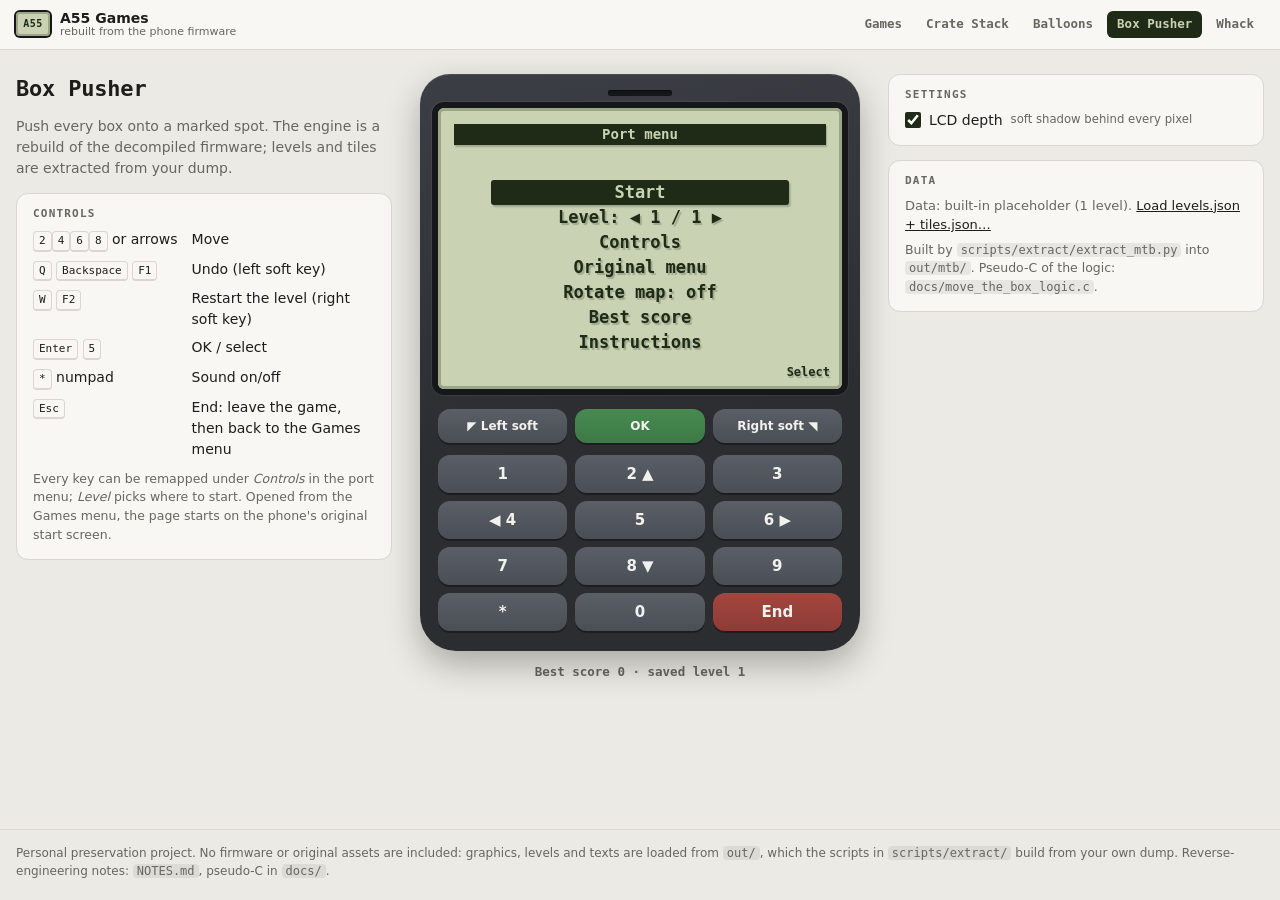
==== commit a72d85ae: "Centre the phone on the page (panels on both sides), add favicon" ====
--- a/port/index.html
+++ b/port/index.html
@@ -5,6 +5,7 @@
 <meta name="viewport" content="width=device-width, initial-scale=1">
 <title>Box Pusher · A55 Games</title>
 <link rel="stylesheet" href="shell.css">
+<link rel="icon" href="favicon.svg" type="image/svg+xml">
 <style>
   .menu.small { width: 96%; font-size: clamp(9px, 2.5vw, 13px); line-height: 1.3; text-align: left; }
 </style>
@@ -36,7 +37,7 @@
     </div>
     <div class="status" id="status" aria-live="polite"></div>
   </section>
-  <aside class="panel">
+  <aside class="panel panel-l">
     <h1 id="title">Box Pusher</h1>
     <p class="lede">Push every box onto a marked spot. The engine is a rebuild of the decompiled firmware; levels and tiles are extracted from your dump.</p>
     <section class="card">
@@ -51,6 +52,8 @@
       </dl>
         <p class="note" style="margin-top:10px">Every key can be remapped under <em>Controls</em> in the port menu; <em>Level</em> picks where to start. Opened from the Games menu, the page starts on the phone's original start screen.</p>
     </section>
+  </aside>
+  <aside class="panel panel-r">
     <section class="card">
       <h2>Settings</h2>
       <div class="settings" id="settings"></div>
--- a/port/shell.css
+++ b/port/shell.css
@@ -27,7 +27,7 @@
 
 /* ---- site header ------------------------------------------------------------------------- */
 .site { border-bottom: 1px solid var(--line); background: var(--surface); }
-.site-in { max-width: 1040px; margin: 0 auto; padding: 10px 16px; display: flex; flex-wrap: wrap; align-items: center; gap: 10px 22px; }
+.site-in { max-width: 1320px; margin: 0 auto; padding: 10px 16px; display: flex; flex-wrap: wrap; align-items: center; gap: 10px 22px; }
 .brand { display: flex; align-items: center; gap: 10px; text-decoration: none; }
 .brand-mark { width: 34px; height: 24px; border-radius: 4px; background: var(--lcd); box-shadow: inset 0 0 0 2px var(--lcd-edge), 0 0 0 2px var(--bezel);
               display: grid; place-items: center; color: var(--lcd-ink); font: 700 10px/1 var(--mono); letter-spacing: .5px; }
@@ -40,11 +40,18 @@
 .nav a[aria-current="page"] { background: var(--lcd-ink); color: var(--lcd); }
 
 /* ---- layout ------------------------------------------------------------------------------ */
-.layout { flex: 1; width: 100%; max-width: 1040px; margin: 0 auto; padding: 24px 16px 32px;
-          display: grid; grid-template-columns: minmax(0, 460px) minmax(0, 1fr); gap: 28px; align-items: start; }
-@media (max-width: 860px) { .layout { grid-template-columns: minmax(0, 1fr); justify-items: center; padding-top: 16px; } .panel { max-width: 560px; } }
-.device { width: 100%; max-width: 460px; display: flex; flex-direction: column; align-items: stretch; }
+/* phone in the centre column, panels on both sides; one centred column on narrower screens */
+.layout { flex: 1; width: 100%; max-width: 1320px; margin: 0 auto; padding: 24px 16px 32px;
+          display: grid; grid-template-columns: minmax(0, 1fr) minmax(0, 440px) minmax(0, 1fr);
+          grid-template-areas: "left device right"; gap: 28px; align-items: start; }
+.device { grid-area: device; justify-self: center; width: 100%; max-width: 440px; display: flex; flex-direction: column; align-items: stretch; }
 .panel { width: 100%; display: flex; flex-direction: column; gap: 14px; }
+.panel-l { grid-area: left; }
+.panel-r { grid-area: right; }
+@media (max-width: 1100px) {
+  .layout { grid-template-columns: minmax(0, 1fr); grid-template-areas: "device" "left" "right"; justify-items: center; gap: 18px; padding-top: 16px; }
+  .panel { max-width: 560px; }
+}
 
 /* ---- the phone --------------------------------------------------------------------------- */
 .phone { position: relative; background: linear-gradient(170deg, var(--body-hi), var(--body) 60%); border-radius: 30px 30px 36px 36px;
@@ -101,4 +108,4 @@
 
 /* ---- footer ------------------------------------------------------------------------------ */
 .site-foot { border-top: 1px solid var(--line); }
-.site-foot div { max-width: 1040px; margin: 0 auto; padding: 14px 16px 20px; font-size: 12px; color: var(--muted); }
+.site-foot div { max-width: 1320px; margin: 0 auto; padding: 14px 16px 20px; font-size: 12px; color: var(--muted); }
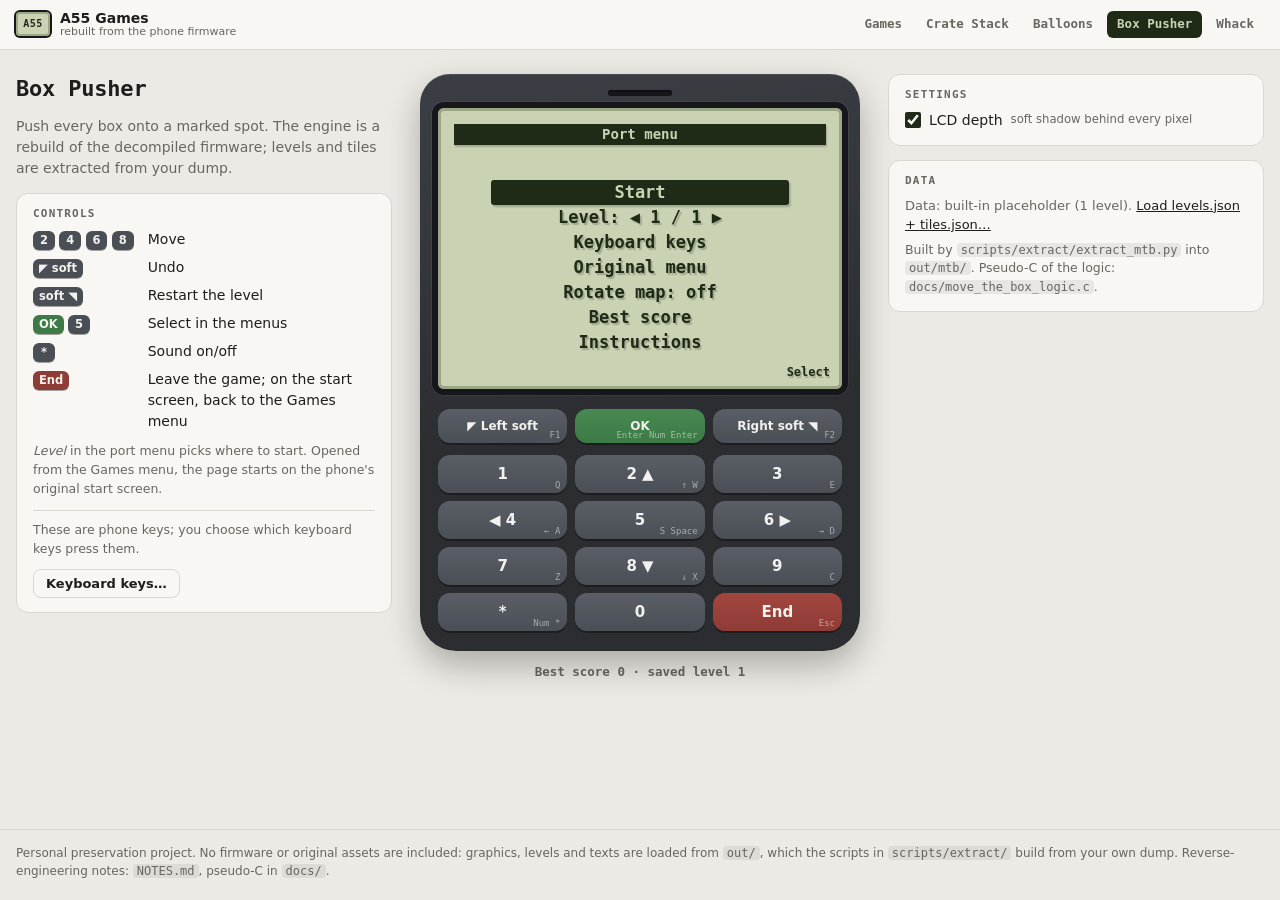
==== commit 0987d53c: "Global keyboard mapping (port/keys.js) shared by all games, with a remap dialog - games receive phon" ====
--- a/port/index.html
+++ b/port/index.html
@@ -43,14 +43,16 @@
     <section class="card">
       <h2>Controls</h2>
       <dl class="controls">
-          <dt><kbd>2</kbd><kbd>4</kbd><kbd>6</kbd><kbd>8</kbd> or arrows</dt><dd>Move</dd>
-          <dt><kbd>Q</kbd> <kbd>Backspace</kbd> <kbd>F1</kbd></dt><dd>Undo (left soft key)</dd>
-          <dt><kbd>W</kbd> <kbd>F2</kbd></dt><dd>Restart the level (right soft key)</dd>
-          <dt><kbd>Enter</kbd> <kbd>5</kbd></dt><dd>OK / select</dd>
-          <dt><kbd>*</kbd> numpad</dt><dd>Sound on/off</dd>
-          <dt><kbd>Esc</kbd></dt><dd>End: leave the game, then back to the Games menu</dd>
+          <dt><span class="pk">2</span> <span class="pk">4</span> <span class="pk">6</span> <span class="pk">8</span></dt><dd>Move</dd>
+          <dt><span class="pk">◤ soft</span></dt><dd>Undo</dd>
+          <dt><span class="pk">soft ◥</span></dt><dd>Restart the level</dd>
+          <dt><span class="pk green">OK</span> <span class="pk">5</span></dt><dd>Select in the menus</dd>
+          <dt><span class="pk">*</span></dt><dd>Sound on/off</dd>
+          <dt><span class="pk red">End</span></dt><dd>Leave the game; on the start screen, back to the Games menu</dd>
       </dl>
-        <p class="note" style="margin-top:10px">Every key can be remapped under <em>Controls</em> in the port menu; <em>Level</em> picks where to start. Opened from the Games menu, the page starts on the phone's original start screen.</p>
+      <p class="note" style="margin-top:10px"><em>Level</em> in the port menu picks where to start. Opened from the Games menu, the page starts on the phone's original start screen.</p>
+      <div class="controls-foot"><span class="note">These are phone keys; you choose which keyboard keys press them.</span>
+        <button class="btn" data-open-keymap>Keyboard keys…</button></div>
     </section>
   </aside>
   <aside class="panel panel-r">
@@ -67,6 +69,7 @@
 </main>
 <footer class="site-foot" id="foot"></footer>
 <script src="shell.js"></script>
+<script src="keys.js"></script>
 <script>
 'use strict';
 /* ---------------------------------------------------------------------------------------------
@@ -134,41 +137,7 @@
   steps: 0, won: 0, active: 0, started: 0, undoOk: 0, nboxes: 0,
   level: 0, total: 0, high: 0, sound: true, rotate: false, screen: FROM_GAMES ? 'orig' : 'menu', menuSel: 0, result: null,
   menuLevel: 0,             // port addition: level picked in the menu
-  ctrlSel: 0, capture: null // port addition: Controls screen (selected row, action awaiting a key)
 };
-
-/* ---- key bindings (port addition): action -> list of KeyboardEvent.code values ----------- */
-const ACTIONS = [
-  ['up', 'Up', '2'], ['down', 'Down', '8'], ['left', 'Left', '4'], ['right', 'Right', '6'],
-  ['undo', 'Undo (left soft)', 'LSK'], ['reset', 'Reset (right soft)', 'RSK'],
-  ['ok', 'OK / select', 'OK'], ['sound', 'Sound on/off', '*'], ['exit', 'Exit (red key)', 'RED'],
-];
-const DEFAULT_BINDINGS = {
-  up: ['ArrowUp', 'Digit2', 'Numpad2'], down: ['ArrowDown', 'Digit8', 'Numpad8'],
-  left: ['ArrowLeft', 'Digit4', 'Numpad4'], right: ['ArrowRight', 'Digit6', 'Numpad6'],
-  undo: ['KeyQ', 'Backspace', 'F1'], reset: ['KeyW', 'F2'], ok: ['Enter', 'Digit5', 'Numpad5'],
-  sound: ['NumpadMultiply'], exit: ['Escape'],
-};
-let BIND = loadBindings();
-function loadBindings() {
-  const saved = store.get('bindings', null), b = {};
-  for (const [a] of ACTIONS) b[a] = Array.isArray(saved?.[a]) ? saved[a] : DEFAULT_BINDINGS[a].slice();
-  return b;
-}
-function keyName(code) {
-  const arrows = {ArrowUp: '↑', ArrowDown: '↓', ArrowLeft: '←', ArrowRight: '→'};
-  if (arrows[code]) return arrows[code];
-  if (/^Key[A-Z]$/.test(code)) return code.slice(3);
-  if (/^Digit\d$/.test(code)) return code.slice(5);
-  if (/^Numpad\d$/.test(code)) return 'Num' + code.slice(6);
-  if (code === 'NumpadMultiply') return 'Num*';
-  return code.replace(/^Numpad/, 'Num');
-}
-function bind(action, code) {
-  for (const a in BIND) BIND[a] = BIND[a].filter(c => c !== code);   // a key drives one action only
-  BIND[action] = [code];
-  store.set('bindings', BIND);
-}
 
 const cv = document.getElementById('lcd'), cx = cv.getContext('2d');
 const overlay = document.getElementById('overlay');
@@ -312,11 +281,6 @@
   } else if (G.screen === 'origText') {
     overlay.innerHTML = `<div class="hdr">${esc(G.textTitle)}</div><div class="body">${esc(G.text)}</div>`;
     overlay.classList.add('on'); setSoft('', TXT.back);
-  } else if (G.screen === 'controls') {
-    const rows = ACTIONS.map(([a, label]) => `${label}: ${G.capture === a ? 'press a key…' : (BIND[a].map(keyName).join(' ') || '—')}`)
-      .concat(['Restore defaults', 'Back']);
-    overlay.innerHTML = '<div class="hdr">Controls</div><ul class="menu small body">' + rows.map((t, i) => `<li class="${i === G.ctrlSel ? 'sel' : ''}">${t}</li>`).join('') + '</ul>';
-    overlay.classList.add('on'); setSoft('Back', G.capture ? 'Cancel' : 'Change');
   }
   document.getElementById('status').textContent = G.screen === 'game'
     ? `Level ${G.level + 1}/${DATA.levels.length} · steps ${G.steps}/${MAX_STEPS} · score ${G.total} · best ${G.high} · sound ${G.sound ? 'on' : 'off'}${G.rotate ? ' · rotate map' : ''}`
@@ -332,7 +296,7 @@
     {label: 'Start', act: () => { G.origin = 'menu'; newGame(); }},
     {label: `Level: ◀ ${G.menuLevel + 1} / ${DATA.levels.length} ▶`, level: true,
      act: () => { G.origin = 'menu'; store.set('level', G.menuLevel); newGame(); }},
-    {label: 'Controls', act: () => { G.screen = 'controls'; G.ctrlSel = 0; G.capture = null; render(); }},
+    {label: 'Keyboard keys', act: () => PhoneKeys.open()},             // global mapping, port/keys.js
     {label: 'Original menu', act: () => { G.screen = 'orig'; render(); }},
     {label: 'Rotate map: ' + (G.rotate ? 'on' : 'off'), act: () => { G.rotate = !G.rotate; store.set('rotate', G.rotate); render(); }},
     {label: 'Best score', act: () => showText('Best score', 'Best score: ' + store.get('high', 0))},
@@ -392,18 +356,6 @@
     else if (['RSK', 'RED', 'LSK', 'OK'].includes(k)) { G.screen = 'origOpts'; render(); }
     return;
   }
-  if (G.screen === 'controls') {
-    const nrows = ACTIONS.length + 2;
-    if (k === '2') G.ctrlSel = (G.ctrlSel + nrows - 1) % nrows;
-    else if (k === '8') G.ctrlSel = (G.ctrlSel + 1) % nrows;
-    else if (k === 'LSK' || k === 'RED') { G.screen = 'menu'; }
-    else if (k === 'OK' || k === 'RSK' || k === '5') {
-      if (G.ctrlSel < ACTIONS.length) G.capture = ACTIONS[G.ctrlSel][0];
-      else if (G.ctrlSel === ACTIONS.length) { BIND = loadBindingsDefaults(); store.set('bindings', BIND); }
-      else G.screen = 'menu';
-    }
-    render(); return;
-  }
   if (G.screen === 'text') {
     if (k === '2' || k === '8') overlay.scrollBy(0, (k === '8' ? 1 : -1) * overlay.clientHeight / 3);
     else if (k === 'RSK' || k === 'OK' || k === 'RED' || k === 'LSK') { G.screen = 'menu'; render(); }
@@ -417,19 +369,11 @@
   else if (DIRS[k]) move(k);
 }
 document.querySelectorAll('[data-k]').forEach(b => b.addEventListener('click', () => press(b.dataset.k)));
-function loadBindingsDefaults() { const b = {}; for (const [a] of ACTIONS) b[a] = DEFAULT_BINDINGS[a].slice(); return b; }
-addEventListener('keydown', e => {
-  if (G.screen === 'origLevel' && /^\d$/.test(e.key)) { e.preventDefault(); press(e.key); return; }   // typed digits
-  if (G.capture) {                                        // Controls screen waiting for a key
-    e.preventDefault();
-    if (e.code !== 'Escape' || G.capture === 'exit') bind(G.capture, e.code);   // Esc cancels (unless binding Exit)
-    G.capture = null; render(); return;
-  }
-  let k = null;
-  for (const [a, , phoneKey] of ACTIONS) if (BIND[a].includes(e.code)) { k = phoneKey; break; }
-  if (!k && e.key === '*' && !Object.values(BIND).some(l => l.includes(e.code))) k = '*';   // typed '*' on any layout
-  if (k) { e.preventDefault(); press(k); }
-});
+// keyboard -> phone keys: port/keys.js (one mapping shared by every page)
+PhoneKeys.listen({down: (k, e) => {
+  if (G.screen === 'origLevel' && /^\d$/.test(e.key)) { press(e.key); return; }   // typed digits in the level field
+  press(k);
+}});
 
 /* ---- data loading -------------------------------------------------------------------------- */
 function useData(levels, tiles, source) {
--- a/port/shell.css
+++ b/port/shell.css
@@ -109,3 +109,10 @@
 /* ---- footer ------------------------------------------------------------------------------ */
 .site-foot { border-top: 1px solid var(--line); }
 .site-foot div { max-width: 1320px; margin: 0 auto; padding: 14px 16px 20px; font-size: 12px; color: var(--muted); }
+
+/* phone-key chips in the Controls cards (the keyboard side is set in the Keyboard keys dialog) */
+.pk { display: inline-block; min-width: 1.9em; text-align: center; font: 600 11.5px/1.65 system-ui, sans-serif; padding: 0 6px;
+      border-radius: 6px; background: var(--key); color: var(--key-ink); box-shadow: 0 1px 0 rgba(0,0,0,.35); }
+.pk.red { background: var(--key-red); } .pk.green { background: var(--key-green); }
+.controls-foot { display: flex; align-items: center; justify-content: space-between; gap: 10px; flex-wrap: wrap;
+                 margin-top: 12px; padding-top: 10px; border-top: 1px solid var(--line); }
